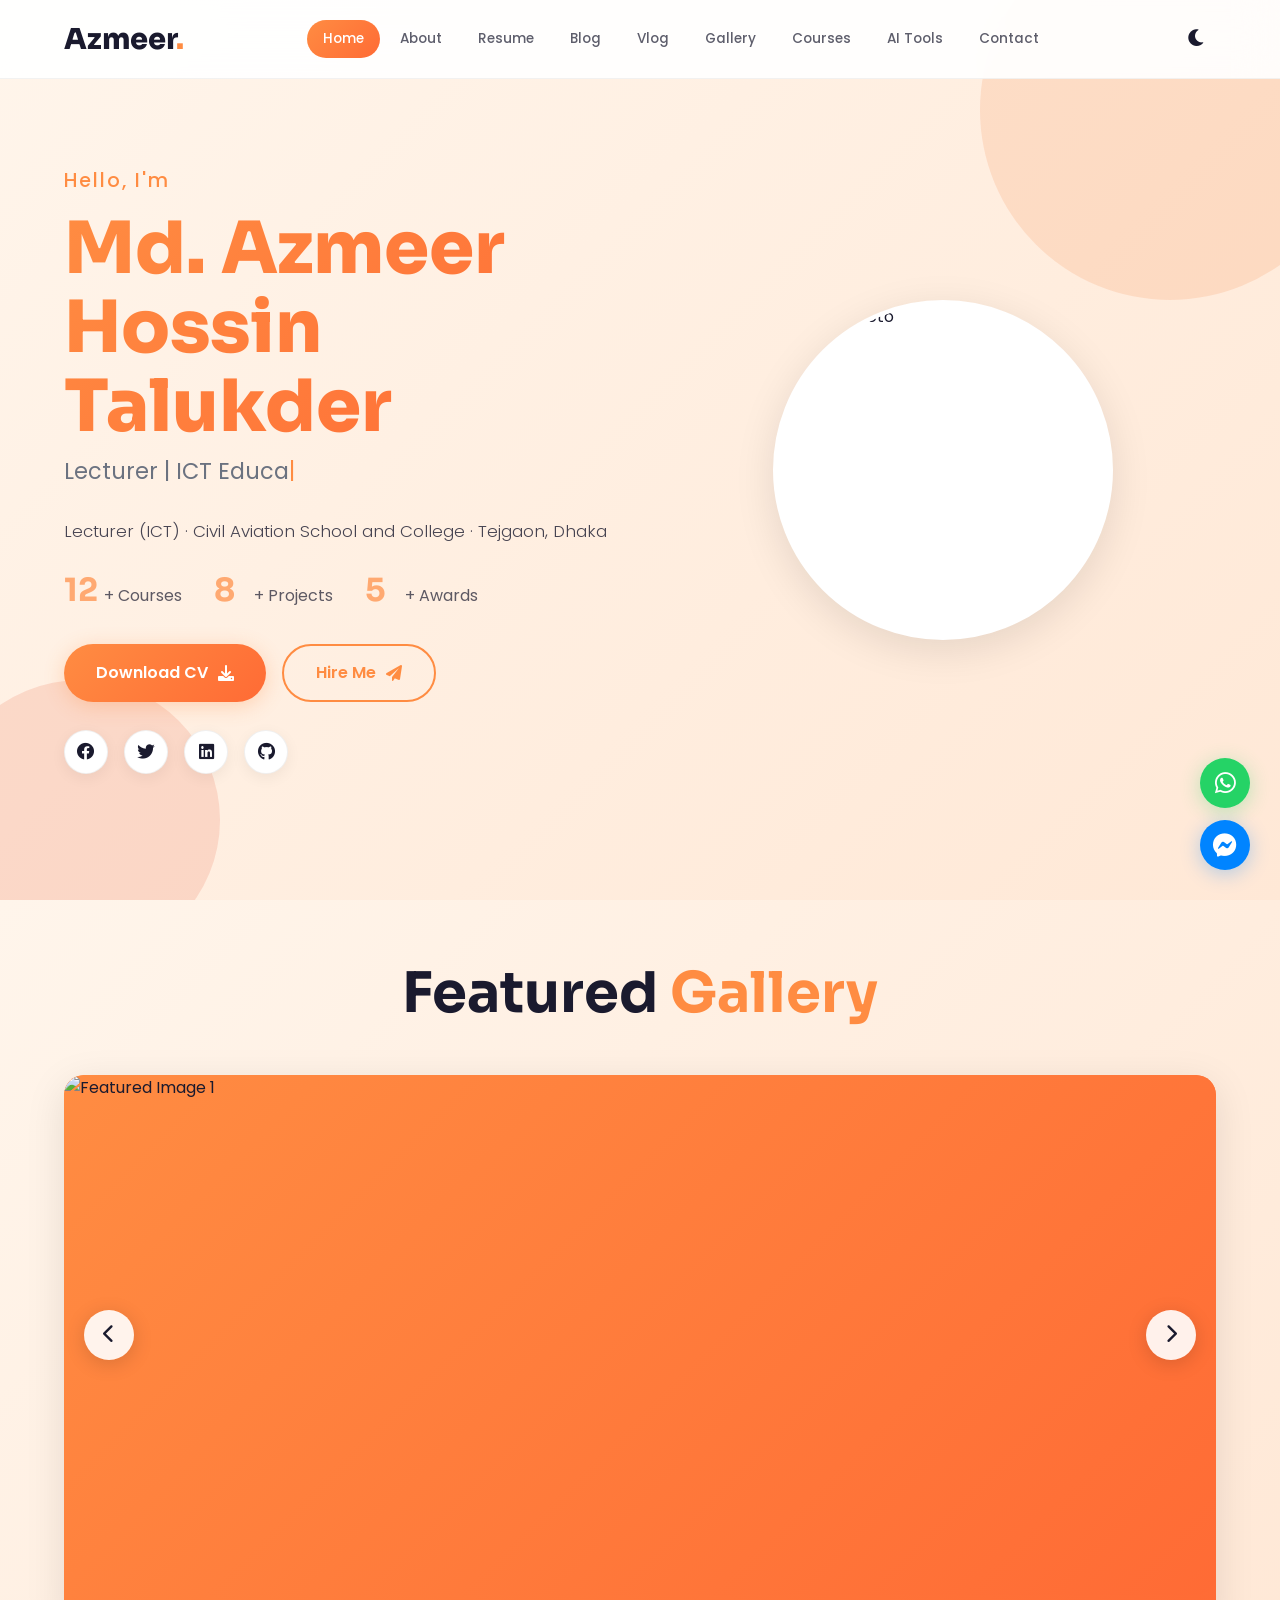
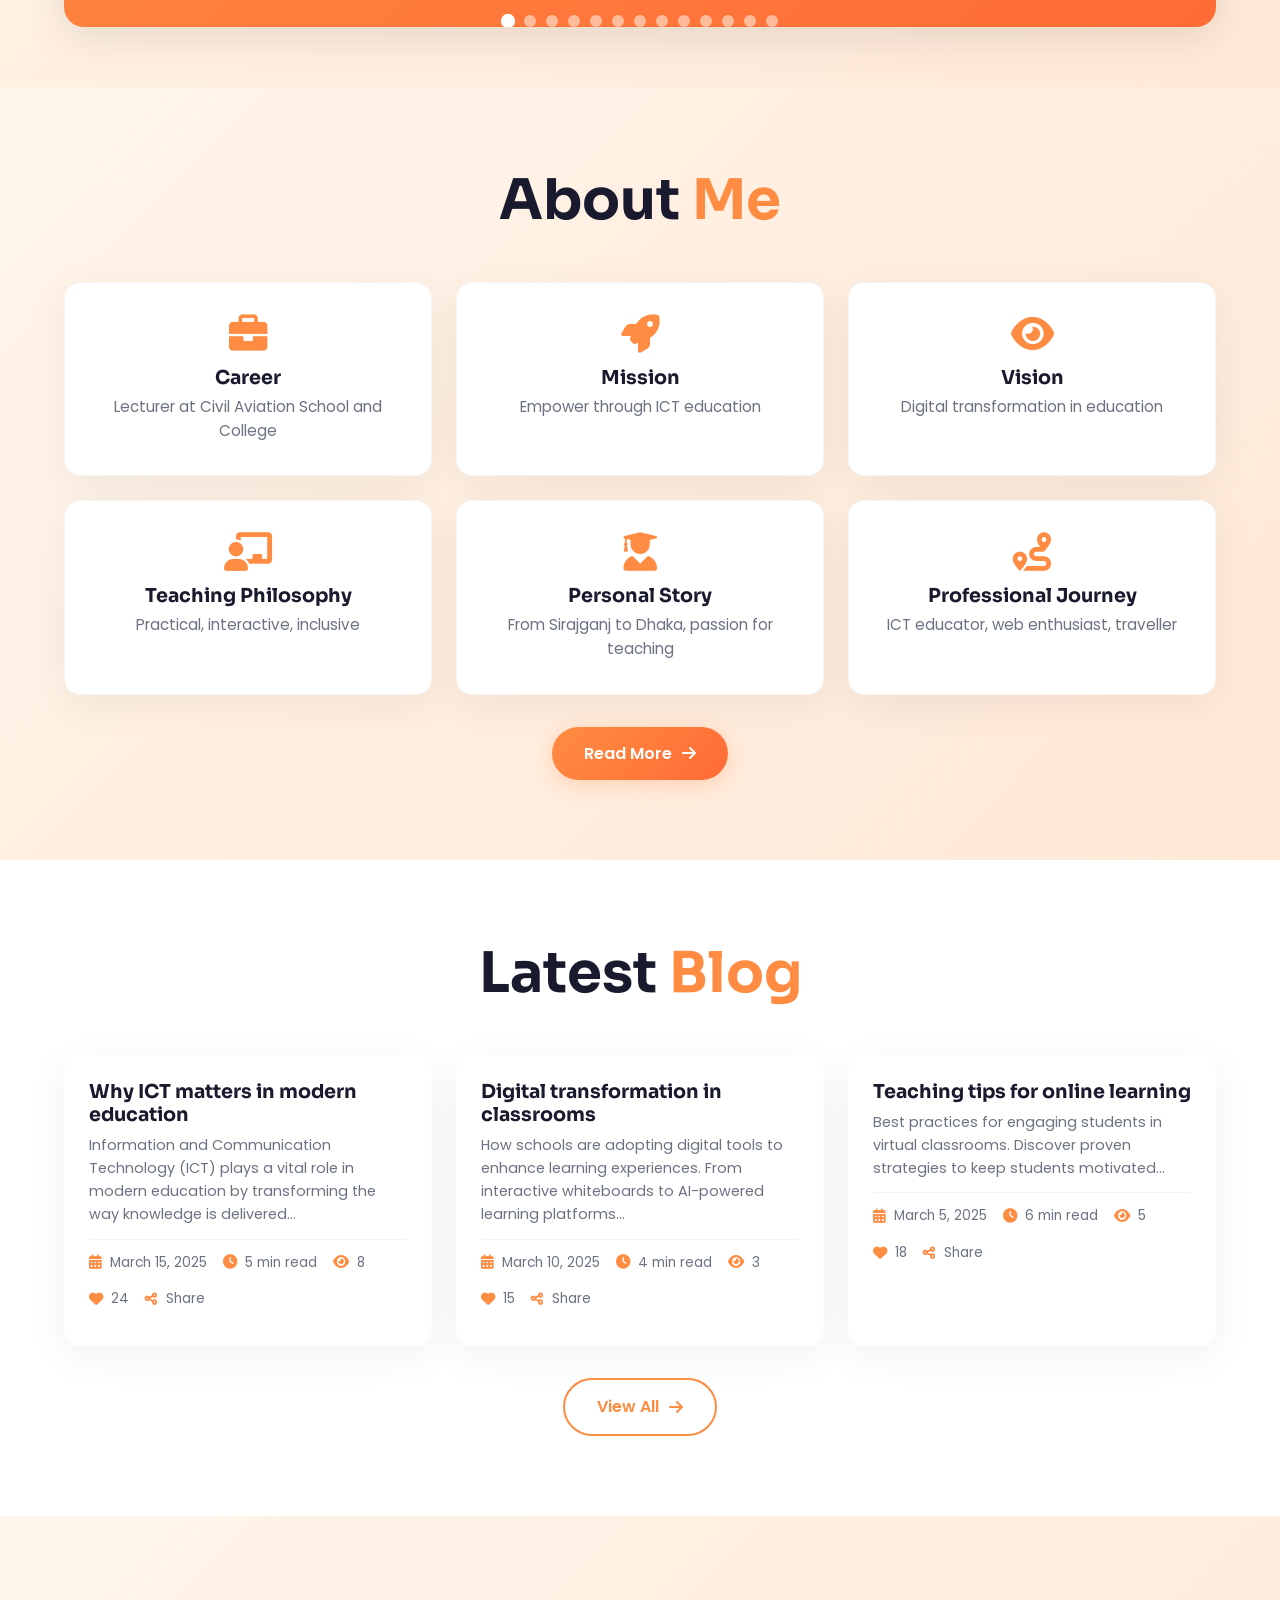
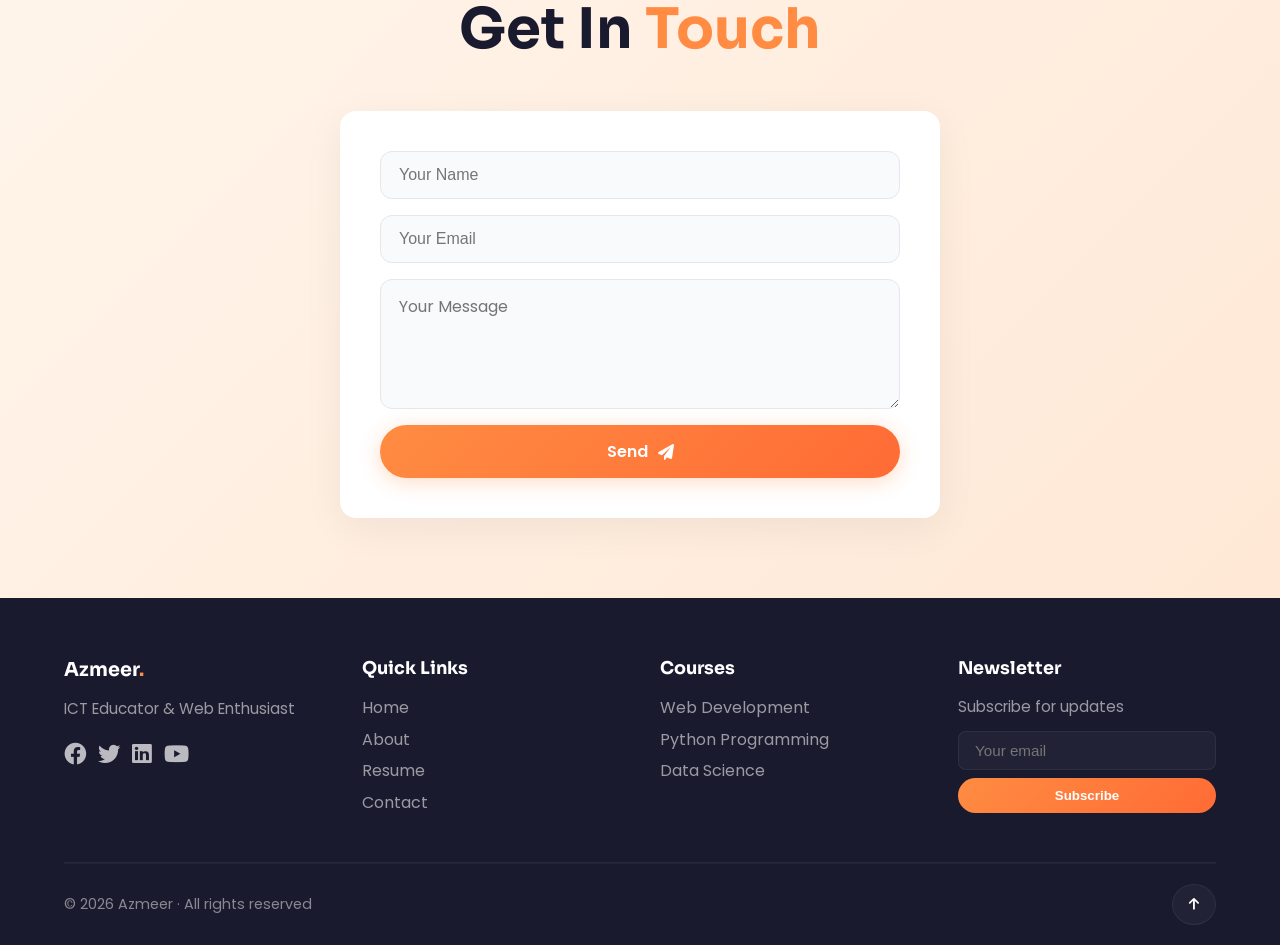
==== index.html @ 54dfd4d6 "Add files via upload" ====
<!DOCTYPE html>
<html lang="en">
<head>
  <meta charset="UTF-8" />
  <meta name="viewport" content="width=device-width, initial-scale=1.0" />
  <title>Azmeer · Home</title>
  <meta name="description" content="Md. Azmeer Hossin Talukder - Lecturer, ICT Educator, Web Enthusiast & Traveller" />
  <meta name="theme-color" content="#FFF5EB" />
  
  <link rel="preconnect" href="https://fonts.googleapis.com" />
  <link rel="preconnect" href="https://fonts.gstatic.com" crossorigin />
  <link href="https://fonts.googleapis.com/css2?family=Poppins:wght@300;400;500;600;700;800;900&family=Sora:wght@300;400;600;700&display=swap" rel="stylesheet" />
  <link rel="stylesheet" href="https://cdnjs.cloudflare.com/ajax/libs/font-awesome/6.0.0-beta3/css/all.min.css" />
  
  <link rel="stylesheet" href="css/style.css" />
  <link rel="stylesheet" href="css/responsive.css" />
  <link rel="stylesheet" href="css/animation.css" />
  
  <script src="https://cdnjs.cloudflare.com/ajax/libs/gsap/3.12.5/gsap.min.js" defer></script>
  <script src="https://cdnjs.cloudflare.com/ajax/libs/gsap/3.12.5/ScrollTrigger.min.js" defer></script>
  <script src="https://cdn.jsdelivr.net/npm/lenis@1.0.30/dist/lenis.min.js" defer></script>
  
  <style>
    /* ===== SLIDER FIX - COVER (No empty space) ===== */
    .image-slider {
      position: relative;
      overflow: hidden;
      border-radius: 20px;
      box-shadow: 0 10px 40px rgba(0, 0, 0, 0.1);
      background: var(--gradient-primary);
    }

    .slider-container {
      position: relative;
      overflow: hidden;
      border-radius: 20px;
    }

    .slider-track {
      display: flex;
      transition: transform 0.6s cubic-bezier(0.25, 0.46, 0.45, 0.94);
    }

    .slide {
      min-width: 100%;
      height: 520px;
      background: var(--gradient-primary);
      display: flex;
      align-items: center;
      justify-content: center;
      overflow: hidden;
      aspect-ratio: 16 / 9;
    }

    .slide img {
      width: 100%;
      height: 100%;
      object-fit: cover;
      display: block;
    }

    .slider-btn {
      position: absolute;
      top: 50%;
      transform: translateY(-50%);
      background: rgba(255, 255, 255, 0.9);
      color: #1a1a2e;
      border: none;
      width: 50px;
      height: 50px;
      border-radius: 50%;
      cursor: pointer;
      font-size: 1.2rem;
      transition: all 0.3s ease;
      z-index: 10;
      box-shadow: 0 4px 20px rgba(0, 0, 0, 0.15);
    }

    .slider-btn:hover {
      background: #ffffff;
      transform: translateY(-50%) scale(1.05);
      box-shadow: 0 8px 30px rgba(0, 0, 0, 0.2);
    }

    .slider-btn.prev {
      left: 20px;
    }

    .slider-btn.next {
      right: 20px;
    }

    .slider-dots {
      display: flex;
      justify-content: center;
      gap: 10px;
      margin-top: 20px;
    }

    .slider-dots .dot {
      width: 12px;
      height: 12px;
      border-radius: 50%;
      background: rgba(255, 255, 255, 0.5);
      cursor: pointer;
      transition: all 0.3s ease;
    }

    .slider-dots .dot.active {
      background: #ffffff;
      transform: scale(1.2);
    }

    .slider-dots .dot:hover {
      background: #ffffff;
    }

    /* ===== HERO SECTION ===== */
    .hero-section {
      min-height: 100vh;
      display: flex;
      align-items: center;
      padding: 120px 0 80px;
      position: relative;
      overflow: hidden;
      background: var(--gradient-light);
    }

    .hero-container {
      display: grid;
      grid-template-columns: 1fr 1fr;
      gap: 60px;
      align-items: center;
      position: relative;
      z-index: 2;
    }

    .hero-greeting {
      font-size: 1.2rem;
      color: var(--orange-1);
      letter-spacing: 2px;
      font-weight: 500;
    }

    .hero-name {
      font-size: clamp(2.5rem, 7vw, 4.5rem);
      font-weight: 800;
      line-height: 1.1;
      margin: 12px 0 8px;
      background: var(--gradient-primary);
      -webkit-background-clip: text;
      -webkit-text-fill-color: transparent;
      background-clip: text;
      font-family: var(--font-secondary);
    }

    .hero-typed {
      font-size: 1.4rem;
      font-weight: 400;
      color: var(--gray);
      min-height: 3rem;
    }

    .hero-typed::after {
      content: '|';
      animation: blink 1s step-end infinite;
      color: var(--orange-1);
    }

    @keyframes blink {
      0%, 100% { opacity: 1; }
      50% { opacity: 0; }
    }

    .hero-bio {
      margin: 16px 0 8px;
      font-weight: 300;
      opacity: 0.8;
      font-size: 1.05rem;
    }

    .hero-stats {
      display: flex;
      gap: 32px;
      margin: 20px 0 28px;
    }

    .hero-stats div {
      font-size: 1rem;
      opacity: 0.7;
    }

    .hero-stats .count {
      font-size: 2rem;
      font-weight: 700;
      color: var(--orange-1);
      display: inline-block;
      min-width: 40px;
      font-family: var(--font-secondary);
    }

    .hero-actions {
      display: flex;
      gap: 16px;
      flex-wrap: wrap;
    }

    .btn {
      padding: 14px 32px;
      border-radius: 60px;
      border: none;
      font-weight: 600;
      font-size: 1rem;
      cursor: pointer;
      transition: all 0.3s ease;
      display: inline-flex;
      align-items: center;
      justify-content: center;
      gap: 10px;
      font-family: var(--font-primary);
    }

    .btn.primary {
      background: var(--gradient-primary);
      color: #ffffff;
      box-shadow: 0 4px 20px rgba(255, 140, 66, 0.3);
    }

    .btn.primary:hover {
      transform: translateY(-3px);
      box-shadow: 0 8px 30px rgba(255, 140, 66, 0.4);
    }

    .btn.secondary {
      background: transparent;
      border: 2px solid var(--orange-1);
      color: var(--orange-1);
    }

    .btn.secondary:hover {
      background: var(--orange-1);
      color: #ffffff;
      transform: translateY(-3px);
    }

    .hero-socials {
      display: flex;
      gap: 16px;
      margin-top: 28px;
    }

    .hero-socials a {
      width: 44px;
      height: 44px;
      border-radius: 50%;
      display: flex;
      align-items: center;
      justify-content: center;
      background: #ffffff;
      border: 1px solid rgba(0, 0, 0, 0.06);
      transition: all 0.3s ease;
      font-size: 1.1rem;
      color: #1a1a2e;
      box-shadow: 0 4px 15px rgba(0, 0, 0, 0.06);
    }

    .hero-socials a:hover {
      background: var(--gradient-primary);
      color: #ffffff;
      transform: translateY(-4px);
      box-shadow: 0 8px 30px rgba(255, 140, 66, 0.2);
    }

    .profile-frame {
      width: 340px;
      height: 340px;
      border-radius: 50%;
      overflow: hidden;
      box-shadow: 0 10px 40px rgba(0, 0, 0, 0.1);
      border: 4px solid #ffffff;
      background: #ffffff;
      margin: 0 auto;
    }

    .profile-frame img {
      width: 100%;
      height: 100%;
      object-fit: cover;
      border-radius: 50%;
    }

    /* ===== FLOATING SHAPES - DEEP ORANGE ===== */
    .float-shape {
      position: absolute;
      border-radius: 50%;
      opacity: 0.12;
      z-index: 0;
      pointer-events: none;
    }

    /* Shape 1 - Top Right */
    .shape1 {
      width: 380px;
      height: 380px;
      background: #E85D04;
      top: -80px;
      right: -80px;
      animation: floatShape1 20s ease-in-out infinite;
    }

    /* Shape 2 - Bottom Right */
    .shape2 {
      width: 280px;
      height: 280px;
      background: #DC2F02;
      bottom: -60px;
      right: -60px;
      animation: floatShape2 20s ease-in-out infinite;
    }

    @keyframes floatShape1 {
      0%, 100% { transform: translate(0, 0) scale(1); }
      50% { transform: translate(-30px, 30px) scale(1.1); }
    }

    @keyframes floatShape2 {
      0%, 100% { transform: translate(0, 0) scale(1); }
      50% { transform: translate(-40px, -40px) scale(1.15); }
    }

    .section {
      padding: 80px 0;
    }

    .section-title {
      font-size: clamp(2.2rem, 5vw, 3.5rem);
      font-weight: 700;
      margin-bottom: 48px;
      font-family: var(--font-secondary);
      text-align: center;
    }

    .section-title span {
      color: var(--orange-1);
    }

    /* ===== BLOG CARDS ===== */
    .blog-grid {
      display: grid;
      grid-template-columns: repeat(3, 1fr);
      gap: 24px;
    }

    .blog-card {
      background: #ffffff;
      padding: 24px;
      border-radius: 16px;
      box-shadow: 0 10px 40px rgba(0, 0, 0, 0.06);
      transition: all 0.4s cubic-bezier(0.25, 0.46, 0.45, 0.94);
      cursor: pointer;
      border: 1px solid transparent;
    }

    .blog-card:hover {
      transform: translateY(-6px);
      box-shadow: 0 20px 60px rgba(255, 140, 66, 0.12);
      border-color: rgba(255, 140, 66, 0.15);
    }

    .blog-card h4 {
      font-size: 1.2rem;
      font-family: 'Sora', sans-serif;
      margin-bottom: 8px;
      color: #1a1a2e;
    }

    .blog-card h4:hover {
      color: #FF8C42;
    }

    .blog-card .blog-meta {
      display: flex;
      flex-wrap: wrap;
      gap: 16px;
      font-size: 0.85rem;
      color: #6B7280;
      margin-top: 12px;
      padding-top: 12px;
      border-top: 1px solid #f3f4f6;
    }

    .blog-card .blog-meta span {
      display: flex;
      align-items: center;
      gap: 4px;
    }

    .blog-card .blog-meta i {
      color: #FF8C42;
      font-size: 0.9rem;
    }

    .blog-card .blog-meta .like-btn {
      background: none;
      border: none;
      color: #6B7280;
      cursor: pointer;
      font-size: 0.85rem;
      display: flex;
      align-items: center;
      gap: 4px;
      transition: all 0.3s ease;
      padding: 0;
      font-family: 'Poppins', sans-serif;
    }

    .blog-card .blog-meta .like-btn:hover {
      color: #FF4D4D;
    }

    .blog-card .blog-meta .like-btn.liked {
      color: #FF4D4D;
    }

    .blog-card .blog-meta .like-btn.liked i {
      color: #FF4D4D;
    }

    .blog-card .blog-meta .share-btn {
      background: none;
      border: none;
      color: #6B7280;
      cursor: pointer;
      font-size: 0.85rem;
      display: flex;
      align-items: center;
      gap: 4px;
      transition: all 0.3s ease;
      padding: 0;
      font-family: 'Poppins', sans-serif;
    }

    .blog-card .blog-meta .share-btn:hover {
      color: #1877F2;
    }

    /* ===== RESPONSIVE ===== */
    @media (max-width: 992px) {
      .hero-container {
        grid-template-columns: 1fr;
        text-align: center;
        gap: 40px;
      }
      
      .hero-image {
        order: 0;
      }
      
      .hero-content {
        order: 1;
      }
      
      .profile-frame {
        width: 240px;
        height: 240px;
      }
      
      .hero-stats {
        justify-content: center;
      }
      
      .hero-actions {
        justify-content: center;
      }
      
      .hero-socials {
        justify-content: center;
      }

      .blog-grid {
        grid-template-columns: repeat(2, 1fr);
        gap: 20px;
      }

      .shape1 {
        width: 250px;
        height: 250px;
        top: -50px;
        right: -50px;
      }

      .shape2 {
        width: 200px;
        height: 200px;
        bottom: -40px;
        right: -40px;
      }
    }

    @media (max-width: 768px) {
      .slide {
        height: 350px;
      }
      
      .slider-btn {
        width: 40px;
        height: 40px;
        font-size: 1rem;
      }
      
      .slider-btn.prev {
        left: 10px;
      }
      
      .slider-btn.next {
        right: 10px;
      }
      
      .profile-frame {
        width: 200px;
        height: 200px;
      }

      .blog-grid {
        grid-template-columns: 1fr;
        gap: 16px;
      }

      .shape1 {
        width: 180px;
        height: 180px;
        top: -30px;
        right: -30px;
      }

      .shape2 {
        width: 150px;
        height: 150px;
        bottom: -30px;
        right: -30px;
      }
    }

    @media (max-width: 480px) {
      .slide {
        height: 260px;
      }
      
      .slider-btn {
        width: 32px;
        height: 32px;
        font-size: 0.8rem;
      }
      
      .profile-frame {
        width: 160px;
        height: 160px;
      }
      
      .hero-name {
        font-size: 2rem;
      }

      .shape1 {
        display: none;
      }

      .shape2 {
        display: none;
      }
    }
  </style>
</head>
<body>
  
  <!-- Loading Screen -->
  <div id="loader"><div class="loader-spinner"></div></div>

  <!-- Navigation -->
  <header class="navbar" id="navbar">
    <div class="container nav-container">
      <a href="index.html" class="logo">Azmeer<span>.</span></a>
      <nav class="nav-links" id="navLinks">
       <a href="index.html" class="active">Home</a>
        <a href="about.html">About</a>
        <a href="resume.html">Resume</a>
        <a href="blog.html">Blog</a>
        <a href="vlog.html">Vlog</a>
        <a href="gallery.html">Gallery</a>
        <a href="courses.html">Courses</a>
        <a href="aitools.html">AI Tools</a>
        <a href="contact.html">Contact</a>
      </nav>
      <div class="nav-actions">
        <button class="theme-toggle" id="themeToggle"><i class="fas fa-moon"></i></button>
        <button class="hamburger" id="hamburger"><i class="fas fa-bars"></i></button>
      </div>
    </div>
  </header>

  <div class="scroll-progress"><div class="progress-fill" id="progressFill"></div></div>

  <main>
    <!-- Hero Section -->
    <section id="home" class="hero-section">
      <div class="container hero-container">
        <div class="hero-content">
          <span class="hero-greeting">Hello, I'm</span>
          <h1 class="hero-name">Md. Azmeer Hossin Talukder</h1>
          <div class="hero-typed"><span id="typed-text"></span></div>
          <p class="hero-bio">Lecturer (ICT) · Civil Aviation School and College · Tejgaon, Dhaka</p>
          <div class="hero-stats">
            <div><span class="count" data-target="12">0</span>+ Courses</div>
            <div><span class="count" data-target="8">0</span>+ Projects</div>
            <div><span class="count" data-target="5">0</span>+ Awards</div>
          </div>
          <div class="hero-actions">
            <a href="#" class="btn primary">Download CV <i class="fas fa-download"></i></a>
            <a href="contact.html" class="btn secondary">Hire Me <i class="fas fa-paper-plane"></i></a>
          </div>
          <div class="hero-socials">
            <a href="https://www.facebook.com/hossin3" target="_blank"><i class="fab fa-facebook"></i></a>
            <a href="#"><i class="fab fa-twitter"></i></a>
            <a href="#"><i class="fab fa-linkedin"></i></a>
            <a href="#"><i class="fab fa-github"></i></a>
          </div>
        </div>
        <div class="hero-image">
          <div class="profile-frame">
            <img src="assets/images/profile.jpg" alt="Profile Photo" />
          </div>
        </div>
      </div>
      <!-- Floating Shapes -->
      <div class="float-shape shape1"></div>
      <div class="float-shape shape2"></div>
    </section>

    <!-- Image Slider Section -->
    <section class="section" style="padding:60px 0; background: var(--gradient-light);">
      <div class="container">
        <h2 class="section-title">Featured <span>Gallery</span></h2>
        <div class="image-slider">
          <div class="slider-container">
            <div class="slider-track">
              <div class="slide">
                <img src="assets/images/2.jpg" alt="Featured Image 1" />
              </div>
              <div class="slide">
                <img src="assets/images/31.jpeg" alt="Featured Image 2" />
              </div>
              <div class="slide">
                <img src="assets/images/120.jpeg" alt="Featured Image 3" />
              </div>
              <div class="slide">
                <img src="assets/images/4.jpg" alt="Featured Image 4" />
              </div>
              <div class="slide">
                <img src="assets/images/5.jpg" alt="Featured Image 5" />
              </div>
               <div class="slide">
                <img src="assets/images/109.jpg" alt="Featured Image 5" />
              </div>
               <div class="slide">
                <img src="assets/images/107.jpg" alt="Featured Image 5" />
              </div>
               <div class="slide">
                <img src="assets/images/87.jpg" alt="Featured Image 5" />
              </div>
               <div class="slide">
                <img src="assets/images/78.jpeg" alt="Featured Image 5" />
              </div>
               <div class="slide">
                <img src="assets/images/89.jpeg" alt="Featured Image 5" />
              </div>
               <div class="slide">
                <img src="assets/images/52.jpg" alt="Featured Image 5" />
              </div>
               <div class="slide">
                <img src="assets/images/26.jpeg" alt="Featured Image 5" />
              </div>
               <div class="slide">
                <img src="assets/images/114.jpg" alt="Featured Image 5" />
              </div>
            </div>
            <button class="slider-btn prev"><i class="fas fa-chevron-left"></i></button>
            <button class="slider-btn next"><i class="fas fa-chevron-right"></i></button>
          </div>
          <div class="slider-dots"></div>
        </div>
      </div>
    </section>

    <!-- About Preview -->
    <section class="section" style="background: var(--gradient-light);">
      <div class="container">
        <h2 class="section-title">About <span>Me</span></h2>
        <div class="about-grid" style="display:grid;grid-template-columns:repeat(3,1fr);gap:24px;">
          <div class="about-card" style="background:#ffffff;padding:32px 24px;text-align:center;border-radius:16px;box-shadow:0 10px 40px rgba(0,0,0,0.06);">
            <i class="fas fa-briefcase" style="font-size:2.4rem;color:#FF8C42;margin-bottom:12px;display:block;"></i>
            <h4 style="font-size:1.2rem;margin-bottom:6px;font-family:'Sora',sans-serif;">Career</h4>
            <p style="color:#6B7280;font-size:0.95rem;">Lecturer at Civil Aviation School and College</p>
          </div>
          <div class="about-card" style="background:#ffffff;padding:32px 24px;text-align:center;border-radius:16px;box-shadow:0 10px 40px rgba(0,0,0,0.06);">
            <i class="fas fa-rocket" style="font-size:2.4rem;color:#FF8C42;margin-bottom:12px;display:block;"></i>
            <h4 style="font-size:1.2rem;margin-bottom:6px;font-family:'Sora',sans-serif;">Mission</h4>
            <p style="color:#6B7280;font-size:0.95rem;">Empower through ICT education</p>
          </div>
          <div class="about-card" style="background:#ffffff;padding:32px 24px;text-align:center;border-radius:16px;box-shadow:0 10px 40px rgba(0,0,0,0.06);">
            <i class="fas fa-eye" style="font-size:2.4rem;color:#FF8C42;margin-bottom:12px;display:block;"></i>
            <h4 style="font-size:1.2rem;margin-bottom:6px;font-family:'Sora',sans-serif;">Vision</h4>
            <p style="color:#6B7280;font-size:0.95rem;">Digital transformation in education</p>
          </div>
          <div class="about-card" style="background:#ffffff;padding:32px 24px;text-align:center;border-radius:16px;box-shadow:0 10px 40px rgba(0,0,0,0.06);">
            <i class="fas fa-chalkboard-teacher" style="font-size:2.4rem;color:#FF8C42;margin-bottom:12px;display:block;"></i>
            <h4 style="font-size:1.2rem;margin-bottom:6px;font-family:'Sora',sans-serif;">Teaching Philosophy</h4>
            <p style="color:#6B7280;font-size:0.95rem;">Practical, interactive, inclusive</p>
          </div>
          <div class="about-card" style="background:#ffffff;padding:32px 24px;text-align:center;border-radius:16px;box-shadow:0 10px 40px rgba(0,0,0,0.06);">
            <i class="fas fa-user-graduate" style="font-size:2.4rem;color:#FF8C42;margin-bottom:12px;display:block;"></i>
            <h4 style="font-size:1.2rem;margin-bottom:6px;font-family:'Sora',sans-serif;">Personal Story</h4>
            <p style="color:#6B7280;font-size:0.95rem;">From Sirajganj to Dhaka, passion for teaching</p>
          </div>
          <div class="about-card" style="background:#ffffff;padding:32px 24px;text-align:center;border-radius:16px;box-shadow:0 10px 40px rgba(0,0,0,0.06);">
            <i class="fas fa-route" style="font-size:2.4rem;color:#FF8C42;margin-bottom:12px;display:block;"></i>
            <h4 style="font-size:1.2rem;margin-bottom:6px;font-family:'Sora',sans-serif;">Professional Journey</h4>
            <p style="color:#6B7280;font-size:0.95rem;">ICT educator, web enthusiast, traveller</p>
          </div>
        </div>
        <div style="text-align:center;margin-top:32px;">
          <a href="about.html" class="btn primary">Read More <i class="fas fa-arrow-right"></i></a>
        </div>
      </div>
    </section>

    <!-- Blog Section -->
    <section class="section">
      <div class="container">
        <h2 class="section-title">Latest <span>Blog</span></h2>
        <div class="blog-grid" id="blogGrid">
          <!-- Blog cards will be populated by JavaScript -->
        </div>
        <div style="text-align:center;margin-top:32px;">
          <a href="blog.html" class="btn secondary">View All <i class="fas fa-arrow-right"></i></a>
        </div>
      </div>
    </section>

    <!-- Contact Preview -->
    <section class="section" style="background: var(--gradient-light);">
      <div class="container">
        <h2 class="section-title">Get In <span>Touch</span></h2>
        <div style="max-width:600px;margin:0 auto;">
          <div style="background:#ffffff;padding:40px;border-radius:16px;box-shadow:0 10px 40px rgba(0,0,0,0.06);">
            <form style="display:flex;flex-direction:column;gap:16px;">
              <input type="text" placeholder="Your Name" style="padding:14px 18px;border-radius:12px;border:1px solid #e5e7eb;font-size:1rem;background:#f9fafb;" />
              <input type="email" placeholder="Your Email" style="padding:14px 18px;border-radius:12px;border:1px solid #e5e7eb;font-size:1rem;background:#f9fafb;" />
              <textarea placeholder="Your Message" rows="4" style="padding:14px 18px;border-radius:12px;border:1px solid #e5e7eb;font-size:1rem;background:#f9fafb;font-family:inherit;"></textarea>
              <button class="btn primary" style="width:100%;">Send <i class="fas fa-paper-plane"></i></button>
            </form>
          </div>
        </div>
      </div>
    </section>
  </main>

  <!-- Footer -->
  <footer class="mega-footer" style="background:#1a1a2e;color:rgba(255,255,255,0.8);padding:60px 0 0;">
    <div class="container">
      <div style="display:grid;grid-template-columns:repeat(4,1fr);gap:40px;padding-bottom:40px;border-bottom:1px solid rgba(255,255,255,0.06);">
        <div>
          <h4 style="font-size:1.2rem;margin-bottom:16px;color:#ffffff;font-family:'Sora',sans-serif;">Azmeer<span style="color:#FF8C42;">.</span></h4>
          <p style="opacity:0.7;font-size:0.95rem;">ICT Educator &amp; Web Enthusiast</p>
          <div style="display:flex;gap:12px;margin-top:16px;">
            <a href="https://www.facebook.com/hossin3" target="_blank" style="color:rgba(255,255,255,0.7);font-size:1.4rem;transition:all 0.3s;"><i class="fab fa-facebook"></i></a>
            <a href="#" style="color:rgba(255,255,255,0.7);font-size:1.4rem;transition:all 0.3s;"><i class="fab fa-twitter"></i></a>
            <a href="#" style="color:rgba(255,255,255,0.7);font-size:1.4rem;transition:all 0.3s;"><i class="fab fa-linkedin"></i></a>
            <a href="#" style="color:rgba(255,255,255,0.7);font-size:1.4rem;transition:all 0.3s;"><i class="fab fa-youtube"></i></a>
          </div>
        </div>
        <div>
          <h4 style="font-size:1.1rem;margin-bottom:16px;color:#ffffff;font-family:'Sora',sans-serif;">Quick Links</h4>
          <a href="index.html" style="display:block;margin:6px 0;opacity:0.7;transition:all 0.3s;">Home</a>
          <a href="about.html" style="display:block;margin:6px 0;opacity:0.7;transition:all 0.3s;">About</a>
          <a href="resume.html" style="display:block;margin:6px 0;opacity:0.7;transition:all 0.3s;">Resume</a>
          <a href="contact.html" style="display:block;margin:6px 0;opacity:0.7;transition:all 0.3s;">Contact</a>
        </div>
        <div>
          <h4 style="font-size:1.1rem;margin-bottom:16px;color:#ffffff;font-family:'Sora',sans-serif;">Courses</h4>
          <a href="courses.html" style="display:block;margin:6px 0;opacity:0.7;transition:all 0.3s;">Web Development</a>
          <a href="courses.html" style="display:block;margin:6px 0;opacity:0.7;transition:all 0.3s;">Python Programming</a>
          <a href="courses.html" style="display:block;margin:6px 0;opacity:0.7;transition:all 0.3s;">Data Science</a>
        </div>
        <div>
          <h4 style="font-size:1.1rem;margin-bottom:16px;color:#ffffff;font-family:'Sora',sans-serif;">Newsletter</h4>
          <p style="opacity:0.7;margin-bottom:12px;font-size:0.95rem;">Subscribe for updates</p>
          <input type="email" placeholder="Your email" style="padding:10px 16px;border-radius:8px;border:1px solid rgba(255,255,255,0.06);background:rgba(255,255,255,0.04);color:#ffffff;width:100%;margin-bottom:8px;font-size:0.95rem;" />
          <button style="padding:10px 24px;border-radius:40px;border:none;background:linear-gradient(135deg,#FF8C42,#FF6B35);color:#ffffff;font-weight:600;cursor:pointer;transition:all 0.3s;width:100%;">Subscribe</button>
        </div>
      </div>
      <div style="border-top:1px solid rgba(255,255,255,0.04);padding:20px 0;display:flex;justify-content:space-between;align-items:center;flex-wrap:wrap;gap:12px;">
        <p style="opacity:0.6;font-size:0.9rem;">&copy; 2026 Azmeer · All rights reserved</p>
        <button id="backToTop" style="background:rgba(255,255,255,0.04);border:1px solid rgba(255,255,255,0.06);color:#ffffff;padding:12px 16px;border-radius:50%;cursor:pointer;transition:all 0.3s;"><i class="fas fa-arrow-up"></i></button>
      </div>
    </div>
  </footer>

  <!-- Floating Contact Buttons -->
  <div style="position:fixed;bottom:30px;right:30px;display:flex;flex-direction:column;gap:12px;z-index:100;">
    <a href="https://wa.me/8801686040637" target="_blank" style="background:#25D366;color:#ffffff;width:50px;height:50px;border-radius:50%;display:flex;align-items:center;justify-content:center;font-size:1.5rem;box-shadow:0 4px 20px rgba(37,211,102,0.3);transition:all 0.3s;">
      <i class="fab fa-whatsapp"></i>
    </a>
    <a href="https://www.facebook.com/hossin3" target="_blank" style="background:#0084FF;color:#ffffff;width:50px;height:50px;border-radius:50%;display:flex;align-items:center;justify-content:center;font-size:1.5rem;box-shadow:0 4px 20px rgba(0,132,255,0.3);transition:all 0.3s;">
      <i class="fab fa-facebook-messenger"></i>
    </a>
  </div>

  <script src="js/script.js" defer></script>
  <script src="js/animation.js" defer></script>

  <!-- Main Script -->
  <script>
    document.addEventListener('DOMContentLoaded', function() {
      
      // =========================================
      // 1. SLIDER
      // =========================================
      const track = document.querySelector('.slider-track');
      const slides = document.querySelectorAll('.slide');
      const prevBtn = document.querySelector('.slider-btn.prev');
      const nextBtn = document.querySelector('.slider-btn.next');
      const dotsContainer = document.querySelector('.slider-dots');
      
      if (track && slides.length > 0) {
        let currentIndex = 0;
        const totalSlides = slides.length;
        
        dotsContainer.innerHTML = '';
        for (let i = 0; i < totalSlides; i++) {
          const dot = document.createElement('span');
          dot.classList.add('dot');
          if (i === 0) dot.classList.add('active');
          dot.addEventListener('click', function() { goToSlide(i); });
          dotsContainer.appendChild(dot);
        }
        
        const dots = document.querySelectorAll('.dot');
        
        function goToSlide(index) {
          if (index < 0) index = totalSlides - 1;
          if (index >= totalSlides) index = 0;
          currentIndex = index;
          track.style.transform = 'translateX(-' + (currentIndex * 100) + '%)';
          dots.forEach(function(dot, i) {
            dot.classList.toggle('active', i === currentIndex);
          });
        }
        
        if (prevBtn) prevBtn.addEventListener('click', function() { goToSlide(currentIndex - 1); });
        if (nextBtn) nextBtn.addEventListener('click', function() { goToSlide(currentIndex + 1); });
        
        let autoSlide = setInterval(function() { goToSlide(currentIndex + 1); }, 4000);
        
        const sliderContainer = document.querySelector('.slider-container');
        if (sliderContainer) {
          sliderContainer.addEventListener('mouseenter', function() { clearInterval(autoSlide); });
          sliderContainer.addEventListener('mouseleave', function() {
            autoSlide = setInterval(function() { goToSlide(currentIndex + 1); }, 4000);
          });
        }
      }
      
      // =========================================
      // 2. ANIMATED COUNTERS
      // =========================================
      const counters = document.querySelectorAll('.count');
      
      function animateCounter(counter) {
        const target = parseInt(counter.getAttribute('data-target'));
        let current = 0;
        const increment = Math.ceil(target / 60);
        const timer = setInterval(function() {
          current += increment;
          if (current >= target) {
            counter.textContent = target;
            clearInterval(timer);
          } else {
            counter.textContent = current;
          }
        }, 30);
      }
      
      const counterObserver = new IntersectionObserver(function(entries) {
        entries.forEach(function(entry) {
          if (entry.isIntersecting) {
            const counter = entry.target;
            if (!counter.classList.contains('counted')) {
              counter.classList.add('counted');
              animateCounter(counter);
            }
          }
        });
      }, { threshold: 0.5 });
      
      counters.forEach(function(counter) {
        counterObserver.observe(counter);
      });
  
      
      // =========================================
      // 4. BLOG SECTION
      // =========================================
      const blogGrid = document.getElementById('blogGrid');
      
      const blogData = [
        {
          id: 1,
          title: 'Why ICT matters in modern education',
          excerpt: 'Information and Communication Technology (ICT) plays a vital role in modern education by transforming the way knowledge is delivered...',
          date: 'March 15, 2025',
          readTime: '5 min read',
          likes: 24,
          views: 8,
          category: 'Education',
          link: 'blog.html#post1',
          image: 'assets/images/ict.webp'
        },
        {
          id: 2,
          title: 'Digital transformation in classrooms',
          excerpt: 'How schools are adopting digital tools to enhance learning experiences. From interactive whiteboards to AI-powered learning platforms...',
          date: 'March 10, 2025',
          readTime: '4 min read',
          likes: 15,
          views: 3,
          category: 'Technology',
          link: 'blog.html#post2',
          image: 'assets/images/transformation.webp'
        },
        {
          id: 3,
          title: 'Teaching tips for online learning',
          excerpt: 'Best practices for engaging students in virtual classrooms. Discover proven strategies to keep students motivated...',
          date: 'March 5, 2025',
          readTime: '6 min read',
          likes: 18,
          views: 5,
          category: 'Teaching',
          link: 'blog.html#post3',
          image: 'assets/images/teachingtips.avif'
        }
      ];
      
      function loadBlogPosts() {
        blogGrid.innerHTML = '';
        
        blogData.forEach(function(post) {
          const card = document.createElement('div');
          card.className = 'blog-card';
          
          let likeCount = post.likes;
          const storageKey = 'blog_like_' + post.id;
          if (localStorage.getItem(storageKey)) {
            likeCount = parseInt(localStorage.getItem(storageKey));
          }
          
          card.innerHTML = `
            <div onclick="window.location.href='${post.link}'" style="cursor:pointer;">
              <h4>${post.title}</h4>
              <p style="color:#6B7280;font-size:0.9rem;">${post.excerpt}</p>
            </div>
            <div class="blog-meta">
              <span><i class="fas fa-calendar-alt"></i> ${post.date}</span>
              <span><i class="fas fa-clock"></i> ${post.readTime}</span>
              <span><i class="fas fa-eye"></i> ${post.views}</span>
              <span>
                <button class="like-btn" data-id="${post.id}" data-likes="${likeCount}">
                  <i class="fas fa-heart"></i> <span class="like-count">${likeCount}</span>
                </button>
              </span>
              <span>
                <button class="share-btn" data-title="${post.title}" data-link="${post.link}">
                  <i class="fas fa-share-alt"></i> Share
                </button>
              </span>
            </div>
          `;
          
          blogGrid.appendChild(card);
        });
        
        document.querySelectorAll('.like-btn').forEach(function(btn) {
          btn.addEventListener('click', function(e) {
            e.stopPropagation();
            const id = this.getAttribute('data-id');
            const countSpan = this.querySelector('.like-count');
            let count = parseInt(countSpan.textContent);
            const storageKey = 'blog_like_' + id;
            
            if (this.classList.contains('liked')) {
              count--;
              this.classList.remove('liked');
            } else {
              count++;
              this.classList.add('liked');
            }
            
            countSpan.textContent = count;
            localStorage.setItem(storageKey, count);
          });
          
          const id = btn.getAttribute('data-id');
          const storageKey = 'blog_like_' + id;
          if (localStorage.getItem(storageKey)) {
            const savedCount = parseInt(localStorage.getItem(storageKey));
            const countSpan = btn.querySelector('.like-count');
            countSpan.textContent = savedCount;
          }
        });
        
        document.querySelectorAll('.share-btn').forEach(function(btn) {
          btn.addEventListener('click', function(e) {
            e.stopPropagation();
            const title = this.getAttribute('data-title');
            const link = this.getAttribute('data-link');
            const url = window.location.origin + '/' + link;
            
            const shareUrl = 'https://www.facebook.com/sharer/sharer.php?u=' + 
              encodeURIComponent(url) + 
              '&quote=' + encodeURIComponent('Check out this blog: ' + title);
            
            window.open(shareUrl, '_blank', 'width=600,height=500');
          });
        });
      }
      
      loadBlogPosts();
      
    });
  </script>
</body>
</html>
---- css/style.css ----
/* ============================================
   style.css - Main Stylesheet
   Color Scheme: Light Orange, White, Blue, Black
   ============================================ */

:root {
  --orange-1: #FF8C42;
  --orange-2: #FFB000;
  --orange-3: #FF6B35;
  --orange-light: #FFF5EB;
  --blue: #2D7DD2;
  --blue-dark: #1A5276;
  --blue-light: #6CB4EE;
  --white: #FFFFFF;
  --black: #1A1A2E;
  --gray: #6B7280;
  --light-gray: #F3F4F6;
  --gradient-primary: linear-gradient(135deg, #FF8C42, #FF6B35);
  --gradient-light: linear-gradient(135deg, #FFF5EB, #FFE8D6);
  --gradient-blue: linear-gradient(135deg, #2D7DD2, #1A5276);
  --shadow: 0 10px 40px rgba(0, 0, 0, 0.08);
  --shadow-hover: 0 20px 60px rgba(255, 140, 66, 0.15);
  --radius: 20px;
  --radius-sm: 12px;
  --transition: 0.4s cubic-bezier(0.25, 0.46, 0.45, 0.94);
  --font-primary: 'Poppins', sans-serif;
  --font-secondary: 'Sora', sans-serif;
}

* {
  margin: 0;
  padding: 0;
  box-sizing: border-box;
}

html {
  scroll-behavior: smooth;
}

body {
  font-family: var(--font-primary);
  background: var(--white);
  color: var(--black);
  overflow-x: hidden;
  line-height: 1.6;
}

/* Typography */
h1, h2, h3, h4, h5, h6 {
  font-family: var(--font-secondary);
  font-weight: 700;
  line-height: 1.2;
}

a {
  text-decoration: none;
  color: inherit;
  transition: var(--transition);
}

img {
  max-width: 100%;
  height: auto;
  display: block;
}

.container {
  max-width: 1280px;
  margin: 0 auto;
  padding: 0 24px;
  width: 100%;
}

/* Loading Screen */
#loader {
  position: fixed;
  inset: 0;
  z-index: 9999;
  background: var(--white);
  display: flex;
  align-items: center;
  justify-content: center;
  transition: opacity 0.8s ease, visibility 0.8s ease;
}

#loader.hide {
  opacity: 0;
  visibility: hidden;
  pointer-events: none;
}

.loader-content {
  text-align: center;
}

.loader-logo {
  font-size: 4rem;
  font-weight: 800;
  font-family: var(--font-secondary);
  background: var(--gradient-primary);
  -webkit-background-clip: text;
  -webkit-text-fill-color: transparent;
  background-clip: text;
  animation: pulseLogo 1.5s ease-in-out infinite;
  display: inline-block;
  line-height: 1;
}

@keyframes pulseLogo {
  0%, 100% {
    transform: scale(1);
    opacity: 1;
  }
  50% {
    transform: scale(1.1);
    opacity: 0.7;
  }
}

.loader-bar {
  width: 200px;
  height: 4px;
  background: var(--light-gray);
  border-radius: 4px;
  margin: 20px auto 0;
  overflow: hidden;
}

.loader-progress {
  height: 100%;
  width: 0%;
  background: var(--gradient-primary);
  border-radius: 4px;
  animation: loadProgress 1.8s ease forwards;
}

@keyframes loadProgress {
  0% { width: 0%; }
  100% { width: 100%; }
}

/* Optional: Add a subtle glow behind the logo */
.loader-logo::after {
  content: '';
  position: absolute;
  top: 50%;
  left: 50%;
  transform: translate(-50%, -50%);
  width: 80px;
  height: 80px;
  background: radial-gradient(circle, rgba(255, 140, 66, 0.15) 0%, transparent 70%);
  border-radius: 50%;
  z-index: -1;
  animation: glowPulse 1.5s ease-in-out infinite;
}

@keyframes glowPulse {
  0%, 100% {
    transform: translate(-50%, -50%) scale(1);
    opacity: 0.5;
  }
  50% {
    transform: translate(-50%, -50%) scale(1.3);
    opacity: 1;
  }
}

/* Scroll Progress */
.scroll-progress {
  position: fixed;
  top: 0;
  left: 0;
  height: 3px;
  width: 100%;
  z-index: 1001;
  background: transparent;
}

.progress-fill {
  height: 100%;
  width: 0%;
  background: var(--gradient-primary);
  transition: width 0.1s linear;
}

/* Navigation */
.navbar {
  position: fixed;
  top: 0;
  left: 0;
  width: 100%;
  z-index: 1000;
  padding: 16px 0;
  background: rgba(255, 255, 255, 0.92);
  backdrop-filter: blur(20px);
  border-bottom: 1px solid rgba(0, 0, 0, 0.05);
  transition: var(--transition);
}

.navbar.scrolled {
  box-shadow: 0 4px 30px rgba(0, 0, 0, 0.06);
}

.nav-container {
  display: flex;
  align-items: center;
  justify-content: space-between;
  gap: 20px;
}

.logo {
  font-size: 1.8rem;
  font-weight: 800;
  font-family: var(--font-secondary);
  color: var(--black);
  flex-shrink: 0;
}

.logo span {
  color: var(--orange-1);
}

.nav-links {
  display: flex;
  gap: 4px;
  flex-wrap: wrap;
  align-items: center;
}

.nav-links a {
  padding: 8px 16px;
  border-radius: 40px;
  font-size: 0.85rem;
  font-weight: 500;
  transition: var(--transition);
  opacity: 0.7;
  color: var(--black);
  position: relative;
}

.nav-links a:hover,
.nav-links a.active {
  background: var(--gradient-primary);
  color: var(--white);
  opacity: 1;
}

.nav-actions {
  display: flex;
  gap: 8px;
  align-items: center;
  flex-shrink: 0;
}

.nav-actions button {
  background: transparent;
  border: none;
  color: var(--black);
  font-size: 1.2rem;
  cursor: pointer;
  padding: 8px 10px;
  border-radius: 40px;
  transition: var(--transition);
}

.nav-actions button:hover {
  background: var(--light-gray);
}

.hamburger {
  display: none !important;
  font-size: 1.4rem;
}

/* Hero Section */
.hero-section {
  min-height: 100vh;
  display: flex;
  align-items: center;
  padding: 120px 0 80px;
  position: relative;
  overflow: hidden;
  background: var(--gradient-light);
}

.hero-container {
  display: grid;
  grid-template-columns: 1fr 1fr;
  gap: 60px;
  align-items: center;
  position: relative;
  z-index: 2;
}

.hero-greeting {
  font-size: 1.2rem;
  color: var(--orange-1);
  letter-spacing: 2px;
  font-weight: 500;
}

.hero-name {
  font-size: clamp(2.5rem, 7vw, 4.5rem);
  font-weight: 800;
  line-height: 1.1;
  margin: 12px 0 8px;
  background: var(--gradient-primary);
  -webkit-background-clip: text;
  -webkit-text-fill-color: transparent;
  background-clip: text;
  font-family: var(--font-secondary);
}

.hero-typed {
  font-size: 1.4rem;
  font-weight: 400;
  color: var(--gray);
  min-height: 3rem;
}

.hero-typed::after {
  content: '|';
  animation: blink 1s step-end infinite;
  color: var(--orange-1);
}

@keyframes blink {
  0%, 100% { opacity: 1; }
  50% { opacity: 0; }
}

.hero-bio {
  margin: 16px 0 8px;
  font-weight: 300;
  opacity: 0.8;
  font-size: 1.05rem;
}

.hero-stats {
  display: flex;
  gap: 32px;
  margin: 20px 0 28px;
}

.hero-stats div {
  font-size: 1rem;
  opacity: 0.7;
}

.hero-stats .count {
  font-size: 2rem;
  font-weight: 700;
  color: var(--orange-1);
  display: inline-block;
  min-width: 40px;
  font-family: var(--font-secondary);
}

.hero-actions {
  display: flex;
  gap: 16px;
  flex-wrap: wrap;
}

.btn {
  padding: 14px 32px;
  border-radius: 60px;
  border: none;
  font-weight: 600;
  font-size: 1rem;
  cursor: pointer;
  transition: var(--transition);
  display: inline-flex;
  align-items: center;
  justify-content: center;
  gap: 10px;
  font-family: var(--font-primary);
}

.btn.primary {
  background: var(--gradient-primary);
  color: var(--white);
  box-shadow: 0 4px 20px rgba(255, 140, 66, 0.3);
}

.btn.primary:hover {
  transform: translateY(-3px);
  box-shadow: 0 8px 30px rgba(255, 140, 66, 0.4);
}

.btn.secondary {
  background: transparent;
  border: 2px solid var(--orange-1);
  color: var(--orange-1);
}

.btn.secondary:hover {
  background: var(--orange-1);
  color: var(--white);
  transform: translateY(-3px);
}

.btn.small {
  padding: 8px 20px;
  font-size: 0.85rem;
}

.hero-socials {
  display: flex;
  gap: 16px;
  margin-top: 28px;
}

.hero-socials a {
  width: 44px;
  height: 44px;
  border-radius: 50%;
  display: flex;
  align-items: center;
  justify-content: center;
  background: var(--white);
  border: 1px solid rgba(0, 0, 0, 0.06);
  transition: var(--transition);
  font-size: 1.1rem;
  color: var(--black);
  box-shadow: var(--shadow);
}

.hero-socials a:hover {
  background: var(--gradient-primary);
  color: var(--white);
  transform: translateY(-4px);
  box-shadow: var(--shadow-hover);
}

/* Profile Image */
.profile-frame {
  width: 340px;
  height: 340px;
  border-radius: 50%;
  overflow: hidden;
  box-shadow: var(--shadow);
  border: 4px solid var(--white);
  background: var(--white);
  margin: 0 auto;
}

.profile-frame img {
  width: 100%;
  height: 100%;
  object-fit: cover;
  border-radius: 50%;
}

/* Floating Shapes */
.float-shape {
  position: absolute;
  border-radius: 50%;
  opacity: 0.15; /* আপনি চাইলে 0.20 বা 0.25 করতে পারেন */
  z-index: 0;
  pointer-events: none;
}

/* Shape 1 - ডান দিকের শেপ (প্রোফাইল ফটোর পাশে) */
.shape1 {
  width: 350px;
  height: 350px;
  background: #E85D04; /* গাঢ় কমলা */
  top: -80px;
  right: -80px;
  animation: floatShape1 20s ease-in-out infinite;
}

/* Shape 2 - বাম দিকের শেপ */
.shape2 {
  width: 280px;
  height: 280px;
  background: #DC2F02; /* আরও গাঢ় কমলা */
  bottom: -60px;
  left: -60px;
  animation: floatShape2 20s ease-in-out infinite;
}

@keyframes floatShape1 {
  0%, 100% { transform: translate(0, 0) scale(1); }
  50% { transform: translate(-30px, 30px) scale(1.1); }
}

@keyframes floatShape2 {
  0%, 100% { transform: translate(0, 0) scale(1); }
  50% { transform: translate(30px, -30px) scale(1.15); }
}

/* Section Title */
.section {
  padding: 80px 0;
}

.section-title {
  font-size: clamp(2.2rem, 5vw, 3.5rem);
  font-weight: 700;
  margin-bottom: 48px;
  font-family: var(--font-secondary);
  text-align: center;
}

.section-title span {
  color: var(--orange-1);
}

.section-subtitle {
  text-align: center;
  color: var(--gray);
  font-size: 1.1rem;
  margin-bottom: 48px;
}

/* Image Slider */
.image-slider {
  position: relative;
  overflow: hidden;
  border-radius: var(--radius);
  box-shadow: var(--shadow);
}

.slider-container {
  position: relative;
  overflow: hidden;
  border-radius: var(--radius);
}

.slider-track {
  display: flex;
  transition: transform 0.6s cubic-bezier(0.25, 0.46, 0.45, 0.94);
}

.slide {
  min-width: 100%;
  height: 400px;
}

.slide img {
  width: 100%;
  height: 100%;
  object-fit: cover;
}

.slider-btn {
  position: absolute;
  top: 50%;
  transform: translateY(-50%);
  background: rgba(255, 255, 255, 0.9);
  color: var(--black);
  border: none;
  width: 50px;
  height: 50px;
  border-radius: 50%;
  cursor: pointer;
  font-size: 1.2rem;
  transition: var(--transition);
  z-index: 10;
  box-shadow: var(--shadow);
}

.slider-btn:hover {
  background: var(--white);
  transform: translateY(-50%) scale(1.05);
}

.slider-btn.prev { left: 20px; }
.slider-btn.next { right: 20px; }

.slider-dots {
  display: flex;
  justify-content: center;
  gap: 10px;
  margin-top: 20px;
}

.slider-dots .dot {
  width: 12px;
  height: 12px;
  border-radius: 50%;
  background: var(--light-gray);
  cursor: pointer;
  transition: var(--transition);
}

.slider-dots .dot.active {
  background: var(--gradient-primary);
  transform: scale(1.2);
}

/* Statistics Grid */
.stats-grid {
  display: grid;
  grid-template-columns: repeat(4, 1fr);
  gap: 24px;
}

.stat-card {
  background: var(--white);
  padding: 32px;
  text-align: center;
  border-radius: var(--radius);
  box-shadow: var(--shadow);
  transition: var(--transition);
  border: 1px solid rgba(0, 0, 0, 0.04);
}

.stat-card:hover {
  transform: translateY(-6px);
  box-shadow: var(--shadow-hover);
}

.stat-card i {
  font-size: 2.5rem;
  color: var(--orange-1);
  margin-bottom: 12px;
  display: block;
}

.stat-card h3 {
  font-size: 2rem;
  color: var(--black);
  font-family: var(--font-secondary);
}

.stat-card p {
  color: var(--gray);
  font-weight: 500;
}

/* About Grid */
.about-grid {
  display: grid;
  grid-template-columns: repeat(3, 1fr);
  gap: 24px;
}

.about-card {
  background: var(--white);
  padding: 32px 24px;
  text-align: center;
  border-radius: var(--radius);
  box-shadow: var(--shadow);
  transition: var(--transition);
  border: 1px solid rgba(0, 0, 0, 0.04);
}

.about-card:hover {
  transform: translateY(-6px);
  box-shadow: var(--shadow-hover);
}

.about-card i {
  font-size: 2.4rem;
  color: var(--orange-1);
  margin-bottom: 12px;
  display: block;
}

.about-card h4 {
  font-size: 1.2rem;
  margin-bottom: 6px;
  font-family: var(--font-secondary);
}

.about-card p {
  color: var(--gray);
  font-size: 0.95rem;
}

/* Blog Grid */
.blog-grid {
  display: grid;
  grid-template-columns: repeat(3, 1fr);
  gap: 24px;
}

.blog-card {
  background: var(--white);
  padding: 24px;
  border-radius: var(--radius);
  box-shadow: var(--shadow);
  transition: var(--transition);
  border: 1px solid rgba(0, 0, 0, 0.04);
}

.blog-card:hover {
  transform: translateY(-6px);
  box-shadow: var(--shadow-hover);
}

.blog-card h4 {
  font-size: 1.2rem;
  font-family: var(--font-secondary);
  margin-bottom: 8px;
}

.blog-card p {
  color: var(--gray);
  font-size: 0.95rem;
}

.blog-card .meta {
  display: flex;
  gap: 16px;
  margin-top: 12px;
  font-size: 0.85rem;
  color: var(--gray);
}

.blog-card .meta i {
  margin-right: 4px;
}

/* Contact Card */
.contact-card {
  background: var(--white);
  padding: 40px;
  border-radius: var(--radius);
  box-shadow: var(--shadow);
}

.contact-form {
  display: flex;
  flex-direction: column;
  gap: 16px;
}

.contact-form input,
.contact-form textarea {
  padding: 14px 18px;
  border-radius: var(--radius-sm);
  border: 1px solid rgba(0, 0, 0, 0.06);
  font-size: 1rem;
  font-family: var(--font-primary);
  transition: var(--transition);
  background: var(--light-gray);
}

.contact-form input:focus,
.contact-form textarea:focus {
  outline: none;
  border-color: var(--orange-1);
  box-shadow: 0 0 0 4px rgba(255, 140, 66, 0.1);
}

.contact-form textarea {
  min-height: 150px;
  resize: vertical;
}

/* Footer */
.mega-footer {
  background: var(--black);
  color: rgba(255, 255, 255, 0.8);
  padding: 60px 0 0;
}

.footer-grid {
  display: grid;
  grid-template-columns: repeat(4, 1fr);
  gap: 40px;
  padding-bottom: 40px;
  border-bottom: 1px solid rgba(255, 255, 255, 0.06);
}

.footer-grid h4 {
  color: var(--white);
  font-family: var(--font-secondary);
  font-size: 1.2rem;
  margin-bottom: 16px;
}

.footer-grid a {
  display: block;
  margin: 6px 0;
  opacity: 0.7;
  transition: var(--transition);
}

.footer-grid a:hover {
  opacity: 1;
  color: var(--orange-1);
  transform: translateX(4px);
}

.footer-grid input {
  padding: 10px 16px;
  border-radius: var(--radius-sm);
  border: 1px solid rgba(255, 255, 255, 0.06);
  background: rgba(255, 255, 255, 0.04);
  color: var(--white);
  width: 100%;
  margin-bottom: 8px;
  font-family: var(--font-primary);
}

.footer-grid input::placeholder {
  color: rgba(255, 255, 255, 0.3);
}

.footer-grid button {
  padding: 10px 24px;
  border-radius: 40px;
  border: none;
  background: var(--gradient-primary);
  color: var(--white);
  font-weight: 600;
  cursor: pointer;
  transition: var(--transition);
  width: 100%;
  font-family: var(--font-primary);
}

.footer-grid button:hover {
  transform: translateY(-2px);
  box-shadow: 0 8px 30px rgba(255, 140, 66, 0.3);
}

.footer-socials {
  display: flex;
  gap: 12px;
  margin-top: 16px;
}

.footer-socials a {
  width: 40px;
  height: 40px;
  border-radius: 50%;
  background: rgba(255, 255, 255, 0.04);
  display: flex;
  align-items: center;
  justify-content: center;
  font-size: 1.1rem;
  transition: var(--transition);
}

.footer-socials a:hover {
  background: var(--orange-1);
  color: var(--white);
  transform: translateY(-4px);
}

.footer-bottom {
  padding: 20px 0;
  display: flex;
  justify-content: space-between;
  align-items: center;
  flex-wrap: wrap;
  gap: 12px;
}

.footer-bottom p {
  opacity: 0.6;
  font-size: 0.9rem;
}

#backToTop {
  background: rgba(255, 255, 255, 0.04);
  border: 1px solid rgba(255, 255, 255, 0.06);
  color: var(--white);
  padding: 12px 16px;
  border-radius: 50%;
  cursor: pointer;
  transition: var(--transition);
}

#backToTop:hover {
  background: var(--orange-1);
  transform: translateY(-4px);
}

/* Floating Contact Buttons */
.floating-contact {
  position: fixed;
  bottom: 30px;
  right: 30px;
  display: flex;
  flex-direction: column;
  gap: 12px;
  z-index: 100;
}

.floating-contact a {
  width: 50px;
  height: 50px;
  border-radius: 50%;
  display: flex;
  align-items: center;
  justify-content: center;
  font-size: 1.5rem;
  transition: var(--transition);
  box-shadow: var(--shadow);
}

.floating-contact a:hover {
  transform: scale(1.1);
}

.floating-contact .whatsapp {
  background: #25D366;
  color: var(--white);
}

.floating-contact .messenger {
  background: #0084FF;
  color: var(--white);
}

/* About Page Specific */
.about-hero {
  display: grid;
  grid-template-columns: 300px 1fr;
  gap: 40px;
  margin-bottom: 48px;
}

.about-hero-image .profile-frame {
  width: 280px;
  height: 280px;
}

.about-hero-content h3 {
  font-size: 2rem;
  font-family: var(--font-secondary);
  margin-bottom: 4px;
}

.about-hero-content .title {
  color: var(--orange-1);
  font-weight: 500;
  font-size: 1.1rem;
  margin-bottom: 16px;
}

.about-hero-content .description {
  color: var(--gray);
  font-size: 1.05rem;
  line-height: 1.8;
  margin-bottom: 24px;
}

.about-info-grid {
  display: grid;
  grid-template-columns: 1fr 1fr;
  gap: 8px 32px;
}

.about-info-grid strong {
  color: var(--black);
}

/* Resume Page Specific */
.resume-grid {
  display: grid;
  grid-template-columns: 1fr 1fr;
  gap: 40px;
}

.resume-section h3 {
  font-family: var(--font-secondary);
  margin-bottom: 24px;
  display: flex;
  align-items: center;
  gap: 12px;
  color: var(--orange-1);
}

.timeline {
  display: flex;
  flex-direction: column;
  gap: 20px;
}

.timeline-item {
  background: var(--white);
  padding: 20px 24px;
  border-radius: var(--radius-sm);
  box-shadow: var(--shadow);
  border-left: 4px solid var(--orange-1);
}

.timeline-item h4 {
  font-family: var(--font-secondary);
  color: var(--orange-1);
  font-size: 0.95rem;
}

.timeline-item p strong {
  color: var(--black);
}

.timeline-item .location {
  display: block;
  color: var(--gray);
  font-size: 0.85rem;
  margin-top: 4px;
}

.skills-section {
  margin-top: 48px;
}

.skills-section h3 {
  font-family: var(--font-secondary);
  margin-bottom: 24px;
  display: flex;
  align-items: center;
  gap: 12px;
  color: var(--orange-1);
}

.skill-item {
  margin-bottom: 16px;
}

.skill-item span {
  display: block;
  font-weight: 500;
  margin-bottom: 4px;
}

.skill-bar {
  width: 100%;
  height: 8px;
  background: var(--light-gray);
  border-radius: 4px;
  overflow: hidden;
}

.skill-bar div {
  height: 100%;
  background: var(--gradient-primary);
  border-radius: 4px;
  transition: width 1.2s ease;
}

/* Experience Page Specific */
.experience-grid {
  display: grid;
  grid-template-columns: 1fr;
  gap: 30px;
}

.experience-card {
  display: grid;
  grid-template-columns: 60px 1fr;
  gap: 20px;
  background: var(--white);
  padding: 24px;
  border-radius: var(--radius);
  box-shadow: var(--shadow);
  transition: var(--transition);
}

.experience-card:hover {
  transform: translateX(8px);
  box-shadow: var(--shadow-hover);
}

.exp-icon {
  width: 60px;
  height: 60px;
  background: var(--gradient-light);
  border-radius: 50%;
  display: flex;
  align-items: center;
  justify-content: center;
  font-size: 1.5rem;
  color: var(--orange-1);
}

.exp-content h3 {
  font-family: var(--font-secondary);
  font-size: 1.3rem;
}

.exp-content .company {
  font-weight: 500;
  color: var(--orange-1);
}

.exp-content .location,
.exp-content .duration {
  font-size: 0.9rem;
  color: var(--gray);
  margin: 4px 0;
}

.exp-content ul {
  margin-top: 12px;
  padding-left: 20px;
}

.exp-content ul li {
  list-style: disc;
  color: var(--gray);
  font-size: 0.95rem;
  margin: 4px 0;
}

/* Education Page Specific */
.education-timeline {
  display: flex;
  flex-direction: column;
  gap: 30px;
}

.edu-item {
  display: grid;
  grid-template-columns: 60px 1fr;
  gap: 20px;
  background: var(--white);
  padding: 24px;
  border-radius: var(--radius);
  box-shadow: var(--shadow);
  transition: var(--transition);
}

.edu-item:hover {
  transform: translateX(8px);
  box-shadow: var(--shadow-hover);
}

.edu-icon {
  width: 60px;
  height: 60px;
  background: var(--gradient-primary);
  border-radius: 50%;
  display: flex;
  align-items: center;
  justify-content: center;
  font-size: 1.5rem;
  color: var(--white);
}

.edu-content h3 {
  font-family: var(--font-secondary);
  font-size: 1.3rem;
}

.edu-content .institution {
  font-weight: 500;
  color: var(--orange-1);
}

.edu-content .duration,
.edu-content .location {
  font-size: 0.9rem;
  color: var(--gray);
  margin: 4px 0;
}

.edu-content .description {
  margin-top: 8px;
  color: var(--gray);
  font-size: 0.95rem;
}

/* Blog Page Specific */
.blog-grid-full {
  display: grid;
  grid-template-columns: 1fr 1fr;
  gap: 30px;
}

.blog-post.featured {
  grid-column: 1 / -1;
  display: grid;
  grid-template-columns: 1fr 1fr;
  gap: 30px;
  background: var(--white);
  border-radius: var(--radius);
  overflow: hidden;
  box-shadow: var(--shadow);
}

.blog-post.featured .blog-image {
  height: 100%;
  min-height: 300px;
}

.blog-post.featured .blog-image img {
  width: 100%;
  height: 100%;
  object-fit: cover;
}

.blog-post.featured .blog-content {
  padding: 30px 30px 30px 0;
}

.blog-post {
  background: var(--white);
  border-radius: var(--radius);
  overflow: hidden;
  box-shadow: var(--shadow);
  transition: var(--transition);
}

.blog-post:hover {
  transform: translateY(-6px);
  box-shadow: var(--shadow-hover);
}

.blog-image {
  overflow: hidden;
}

.blog-image img {
  width: 100%;
  height: 100%;
  object-fit: cover;
  transition: var(--transition);
}

.blog-post:hover .blog-image img {
  transform: scale(1.05);
}

.blog-content {
  padding: 20px;
}

.blog-content .category {
  display: inline-block;
  background: var(--gradient-light);
  color: var(--orange-1);
  padding: 2px 12px;
  border-radius: 20px;
  font-size: 0.75rem;
  font-weight: 600;
  margin-bottom: 8px;
}

.blog-content h3,
.blog-content h4 {
  font-family: var(--font-secondary);
  margin-bottom: 8px;
}

.blog-content .excerpt {
  color: var(--gray);
  font-size: 0.95rem;
  margin-bottom: 12px;
}

.blog-meta {
  display: flex;
  flex-wrap: wrap;
  gap: 16px;
  font-size: 0.85rem;
  color: var(--gray);
  margin-bottom: 12px;
}

.blog-meta i {
  margin-right: 4px;
}

/* Vlog Page Specific */
.vlog-grid-full {
  display: grid;
  grid-template-columns: 1fr 1fr 1fr;
  gap: 24px;
}

.vlog-card.featured {
  grid-column: 1 / -1;
  display: grid;
  grid-template-columns: 1fr 1fr;
  gap: 30px;
  background: var(--white);
  border-radius: var(--radius);
  overflow: hidden;
  box-shadow: var(--shadow);
}

.vlog-card {
  background: var(--white);
  border-radius: var(--radius);
  overflow: hidden;
  box-shadow: var(--shadow);
  transition: var(--transition);
}

.vlog-card:hover {
  transform: translateY(-6px);
  box-shadow: var(--shadow-hover);
}

.vlog-thumbnail {
  position: relative;
  overflow: hidden;
}

.vlog-thumbnail img {
  width: 100%;
  height: 100%;
  object-fit: cover;
  transition: var(--transition);
}

.vlog-card:hover .vlog-thumbnail img {
  transform: scale(1.05);
}

.play-btn {
  position: absolute;
  top: 50%;
  left: 50%;
  transform: translate(-50%, -50%);
  width: 60px;
  height: 60px;
  background: rgba(255, 140, 66, 0.9);
  border-radius: 50%;
  display: flex;
  align-items: center;
  justify-content: center;
  color: var(--white);
  font-size: 1.5rem;
  transition: var(--transition);
}

.vlog-card:hover .play-btn {
  transform: translate(-50%, -50%) scale(1.1);
  background: rgba(255, 140, 66, 1);
}

.vlog-content {
  padding: 20px;
}

.vlog-content h3,
.vlog-content h4 {
  font-family: var(--font-secondary);
  margin-bottom: 8px;
}

.vlog-content p {
  color: var(--gray);
  font-size: 0.95rem;
}

.vlog-meta {
  display: flex;
  flex-wrap: wrap;
  gap: 16px;
  font-size: 0.85rem;
  color: var(--gray);
  margin-top: 8px;
}

.vlog-meta i {
  margin-right: 4px;
}

/* Gallery Page Specific */
.gallery-filters {
  display: flex;
  flex-wrap: wrap;
  gap: 12px;
  justify-content: center;
  margin-bottom: 32px;
}

.filter-btn {
  padding: 8px 24px;
  border-radius: 40px;
  border: 2px solid var(--light-gray);
  background: transparent;
  font-weight: 500;
  cursor: pointer;
  transition: var(--transition);
  font-family: var(--font-primary);
  font-size: 0.9rem;
}

.filter-btn:hover {
  border-color: var(--orange-1);
  color: var(--orange-1);
}

.filter-btn.active {
  background: var(--gradient-primary);
  color: var(--white);
  border-color: transparent;
}

.gallery-grid {
  display: grid;
  grid-template-columns: repeat(3, 1fr);
  gap: 20px;
}

.gallery-item {
  position: relative;
  overflow: hidden;
  border-radius: var(--radius-sm);
  box-shadow: var(--shadow);
  cursor: pointer;
}

.gallery-item img {
  width: 100%;
  height: 250px;
  object-fit: cover;
  transition: var(--transition);
}

.gallery-item:hover img {
  transform: scale(1.08);
}

.gallery-item .overlay {
  position: absolute;
  inset: 0;
  background: rgba(0, 0, 0, 0.5);
  display: flex;
  align-items: center;
  justify-content: center;
  opacity: 0;
  transition: var(--transition);
}

.gallery-item:hover .overlay {
  opacity: 1;
}

.gallery-item .overlay span {
  color: var(--white);
  font-size: 1.2rem;
  font-weight: 600;
}

/* Achievements Page Specific */
.achievements-grid {
  display: grid;
  grid-template-columns: repeat(3, 1fr);
  gap: 24px;
}

.achievement-card {
  background: var(--white);
  padding: 32px 24px;
  text-align: center;
  border-radius: var(--radius);
  box-shadow: var(--shadow);
  transition: var(--transition);
  border: 1px solid rgba(0, 0, 0, 0.04);
}

.achievement-card:hover {
  transform: translateY(-6px);
  box-shadow: var(--shadow-hover);
}

.achievement-icon {
  font-size: 2.5rem;
  color: var(--orange-1);
  margin-bottom: 16px;
}

.achievement-card h3 {
  font-family: var(--font-secondary);
  font-size: 1.2rem;
  margin-bottom: 8px;
}

.achievement-card p {
  color: var(--gray);
  font-size: 0.95rem;
}

/* Contact Page Specific */
.contact-grid {
  display: grid;
  grid-template-columns: 1fr 1fr;
  gap: 40px;
}

.contact-info {
  background: var(--white);
  padding: 40px;
  border-radius: var(--radius);
  box-shadow: var(--shadow);
}

.contact-info h3 {
  font-family: var(--font-secondary);
  margin-bottom: 24px;
  color: var(--orange-1);
}

.info-item {
  display: flex;
  gap: 16px;
  align-items: flex-start;
  margin-bottom: 20px;
}

.info-item i {
  width: 40px;
  height: 40px;
  background: var(--gradient-light);
  border-radius: 50%;
  display: flex;
  align-items: center;
  justify-content: center;
  font-size: 1.1rem;
  color: var(--orange-1);
  flex-shrink: 0;
}

.info-item strong {
  display: block;
  font-size: 0.85rem;
  color: var(--gray);
}

.info-item p {
  font-weight: 500;
}

.social-links {
  display: flex;
  gap: 12px;
  margin-top: 24px;
}

.social-links a {
  width: 44px;
  height: 44px;
  border-radius: 50%;
  background: var(--light-gray);
  display: flex;
  align-items: center;
  justify-content: center;
  font-size: 1.2rem;
  color: var(--black);
  transition: var(--transition);
}

.social-links a:hover {
  background: var(--gradient-primary);
  color: var(--white);
  transform: translateY(-4px);
}

.contact-form {
  background: var(--white);
  padding: 40px;
  border-radius: var(--radius);
  box-shadow: var(--shadow);
}

.contact-form h3 {
  font-family: var(--font-secondary);
  margin-bottom: 24px;
  color: var(--orange-1);
}
---- css/responsive.css ----
/* ============================================
   responsive.css - Complete Responsive Design
   ============================================ */

/* Large Desktops */
@media (max-width: 1400px) {
  .container { max-width: 1200px; }
}

/* Desktops */
@media (max-width: 1200px) {
  .container { max-width: 960px; }
  
  .hero-container {
    grid-template-columns: 1fr 1fr;
    gap: 40px;
  }
  
  .profile-frame {
    width: 280px;
    height: 280px;
  }
  
  .stats-grid {
    grid-template-columns: repeat(2, 1fr);
  }
  
  .about-grid {
    grid-template-columns: repeat(2, 1fr);
  }
  
  .blog-grid {
    grid-template-columns: repeat(2, 1fr);
  }
  
  .footer-grid {
    grid-template-columns: repeat(2, 1fr);
  }
  
  .resume-grid {
    grid-template-columns: 1fr;
  }
  
  .blog-grid-full {
    grid-template-columns: 1fr 1fr;
  }
  
  .vlog-grid-full {
    grid-template-columns: 1fr 1fr;
  }
  
  .achievements-grid {
    grid-template-columns: repeat(2, 1fr);
  }
  
  .gallery-grid {
    grid-template-columns: repeat(2, 1fr);
  }
}

/* Tablets */
@media (max-width: 992px) {
  .container { max-width: 720px; }
  
  /* Navigation */
  .nav-links {
    position: fixed;
    top: 0;
    left: 0;
    width: 100%;
    height: 100vh;
    background: rgba(255, 255, 255, 0.98);
    backdrop-filter: blur(20px);
    flex-direction: column;
    justify-content: center;
    align-items: center;
    gap: 20px;
    transform: translateX(100%);
    transition: transform 0.4s cubic-bezier(0.25, 0.46, 0.45, 0.94);
    z-index: 999;
    padding: 60px 24px;
  }
  
  .nav-links.open {
    transform: translateX(0);
  }
  
  .nav-links a {
    font-size: 1.2rem;
    padding: 12px 24px;
    width: 100%;
    max-width: 300px;
    text-align: center;
  }
  
  .hamburger {
    display: flex !important;
  }
  
  /* Hero */
  .hero-section {
    padding: 100px 0 60px;
  }
  
  .hero-container {
    grid-template-columns: 1fr;
    text-align: center;
    gap: 30px;
  }
  
  .hero-content {
    order: 1;
  }
  
  .hero-image {
    order: 0;
  }
  
  .profile-frame {
    width: 220px;
    height: 220px;
  }
  
  .hero-stats {
    justify-content: center;
  }
  
  .hero-actions {
    justify-content: center;
  }
  
  .hero-socials {
    justify-content: center;
  }
  
  .hero-name {
    font-size: 2.8rem;
  }
  
  .float-shape {
    display: none;
  }
  
  /* Sections */
  .section {
    padding: 60px 0;
  }
  
  .section-title {
    font-size: 2.2rem;
  }
  
  .about-hero {
    grid-template-columns: 1fr;
    text-align: center;
  }
  
  .about-hero-image .profile-frame {
    width: 220px;
    height: 220px;
    margin: 0 auto;
  }
  
  .about-info-grid {
    grid-template-columns: 1fr;
    text-align: left;
  }
  
  .contact-grid {
    grid-template-columns: 1fr;
  }
  
  .blog-post.featured {
    grid-template-columns: 1fr;
  }
  
  .blog-post.featured .blog-content {
    padding: 20px;
  }
  
  .vlog-card.featured {
    grid-template-columns: 1fr;
  }
  
  .experience-card {
    grid-template-columns: 1fr;
    text-align: center;
  }
  
  .exp-icon {
    margin: 0 auto;
  }
  
  .edu-item {
    grid-template-columns: 1fr;
    text-align: center;
  }
  
  .edu-icon {
    margin: 0 auto;
  }
  
  .gallery-grid {
    grid-template-columns: repeat(2, 1fr);
  }
  
  .slide {
    height: 300px;
  }
}

/* Mobile Phones */
@media (max-width: 768px) {
  .container { padding: 0 16px; }
  
  .hero-section {
    padding: 80px 0 40px;
  }
  
  .profile-frame {
    width: 180px;
    height: 180px;
  }
  
  .hero-name {
    font-size: 2.2rem;
  }
  
  .hero-typed {
    font-size: 1rem;
  }
  
  .hero-stats {
    gap: 16px;
  }
  
  .hero-stats .count {
    font-size: 1.5rem;
    min-width: 30px;
  }
  
  .hero-actions {
    flex-direction: column;
    align-items: center;
  }
  
  .hero-actions .btn {
    width: 100%;
    max-width: 280px;
    justify-content: center;
  }
  
  .stats-grid {
    grid-template-columns: 1fr 1fr;
    gap: 16px;
  }
  
  .about-grid {
    grid-template-columns: 1fr 1fr;
    gap: 16px;
  }
  
  .blog-grid {
    grid-template-columns: 1fr;
  }
  
  .blog-grid-full {
    grid-template-columns: 1fr;
  }
  
  .vlog-grid-full {
    grid-template-columns: 1fr;
  }
  
  .achievements-grid {
    grid-template-columns: 1fr;
  }
  
  .gallery-grid {
    grid-template-columns: 1fr 1fr;
    gap: 12px;
  }
  
  .gallery-item img {
    height: 180px;
  }
  
  .footer-grid {
    grid-template-columns: 1fr;
    text-align: center;
  }
  
  .footer-socials {
    justify-content: center;
  }
  
  .slider-btn {
    width: 40px;
    height: 40px;
    font-size: 1rem;
  }
  
  .slider-btn.prev { left: 10px; }
  .slider-btn.next { right: 10px; }
  
  .slide {
    height: 250px;
  }
  
  .floating-contact a {
    width: 44px;
    height: 44px;
    font-size: 1.2rem;
  }
  
  .contact-card {
    padding: 24px;
  }
  
  .contact-form {
    padding: 24px;
  }
  
  .contact-info {
    padding: 24px;
  }
  
  .section-title {
    font-size: 1.8rem;
  }
  
  .resume-grid {
    grid-template-columns: 1fr;
  }
  
  .experience-card {
    padding: 16px;
  }
  
  .edu-item {
    padding: 16px;
  }
  
  .blog-post.featured .blog-content {
    padding: 16px;
  }
  
  .vlog-card.featured .vlog-content {
    padding: 16px;
  }
  
  .cursor-dot,
  .cursor-ring,
  .mouse-glow {
    display: none !important;
  }
}

/* Small Mobile */
@media (max-width: 480px) {
  .profile-frame {
    width: 150px;
    height: 150px;
  }
  
  .hero-name {
    font-size: 1.8rem;
  }
  
  .hero-stats {
    gap: 12px;
  }
  
  .hero-stats div {
    font-size: 0.85rem;
  }
  
  .hero-stats .count {
    font-size: 1.2rem;
    min-width: 24px;
  }
  
  .about-grid {
    grid-template-columns: 1fr;
  }
  
  .stats-grid {
    grid-template-columns: 1fr 1fr;
    gap: 12px;
  }
  
  .gallery-grid {
    grid-template-columns: 1fr 1fr;
    gap: 10px;
  }
  
  .gallery-item img {
    height: 150px;
  }
  
  .slide {
    height: 200px;
  }
  
  .section-title {
    font-size: 1.5rem;
  }
  
  .btn {
    padding: 10px 20px;
    font-size: 0.9rem;
  }
  
  .filter-btn {
    padding: 6px 16px;
    font-size: 0.8rem;
  }
  
  .blog-meta {
    gap: 10px;
    font-size: 0.8rem;
  }
  
  .vlog-meta {
    gap: 10px;
    font-size: 0.8rem;
  }
  
  .floating-contact {
    bottom: 16px;
    right: 16px;
  }
  
  .floating-contact a {
    width: 40px;
    height: 40px;
    font-size: 1rem;
  }
}

/* Landscape Mode */
@media (max-height: 500px) and (orientation: landscape) {
  .hero-section {
    padding: 80px 0 30px;
    min-height: auto;
  }
  
  .profile-frame {
    width: 120px;
    height: 120px;
  }
  
  .hero-name {
    font-size: 1.6rem;
  }
  
  .hero-typed {
    font-size: 0.85rem;
  }
  
  .hero-stats {
    gap: 12px;
  }
  
  .hero-stats div {
    font-size: 0.8rem;
  }
  
  .hero-actions .btn {
    padding: 8px 16px;
    font-size: 0.8rem;
  }
  
  .hero-socials a {
    width: 34px;
    height: 34px;
    font-size: 0.9rem;
  }
  
  .slide {
    height: 150px;
  }
}

/* Print Styles */
@media print {
  .navbar,
  .floating-contact,
  #backToTop,
  .scroll-progress,
  #loader,
  .float-shape {
    display: none !important;
  }
  
  body {
    background: #fff !important;
    color: #000 !important;
  }
  
  .section {
    padding: 30px 0 !important;
    page-break-inside: avoid;
  }
  
  .hero-section {
    background: #fff !important;
    min-height: auto !important;
  }
  
  .btn {
    border: 1px solid #000 !important;
    background: #fff !important;
    color: #000 !important;
  }
  
  .btn.primary {
    background: #000 !important;
    color: #fff !important;
  }
}

/* Reduced Motion */
@media (prefers-reduced-motion: reduce) {
  *,
  *::before,
  *::after {
    animation-duration: 0.01ms !important;
    animation-iteration-count: 1 !important;
    transition-duration: 0.01ms !important;
    scroll-behavior: auto !important;
  }
  
  .float-shape {
    animation: none !important;
  }
  
  .loader-spinner {
    animation: none !important;
  }
}
---- css/animation.css ----
/* ============================================
   animation.css - Animation Styles
   ============================================ */

/* Fade In */
@keyframes fadeIn {
  from { opacity: 0; transform: translateY(20px); }
  to { opacity: 1; transform: translateY(0); }
}

/* Fade In Up */
@keyframes fadeInUp {
  from { opacity: 0; transform: translateY(40px); }
  to { opacity: 1; transform: translateY(0); }
}

/* Scale In */
@keyframes scaleIn {
  from { opacity: 0; transform: scale(0.8); }
  to { opacity: 1; transform: scale(1); }
}

/* Float */
@keyframes float {
  0%, 100% { transform: translateY(0px); }
  50% { transform: translateY(-20px); }
}

/* Ripple */
.ripple {
  position: absolute;
  border-radius: 50%;
  background: rgba(255, 255, 255, 0.3);
  transform: scale(0);
  animation: rippleAnim 0.6s ease-out forwards;
  pointer-events: none;
}

@keyframes rippleAnim {
  to { transform: scale(4); opacity: 0; }
}

.btn {
  position: relative;
  overflow: hidden;
}

/* Glass Card Animation */
.glass {
  transition: all 0.4s cubic-bezier(0.25, 0.46, 0.45, 0.94);
}

.glass:hover {
  transform: translateY(-4px);
  box-shadow: var(--shadow-hover);
}

/* Card Hover Animations */
.about-card,
.blog-card,
.stat-card,
.achievement-card,
.course-card,
.project-card {
  transition: all 0.4s cubic-bezier(0.25, 0.46, 0.45, 0.94);
}

.about-card:hover,
.blog-card:hover,
.stat-card:hover,
.achievement-card:hover,
.course-card:hover,
.project-card:hover {
  transform: translateY(-6px);
  box-shadow: var(--shadow-hover);
}

/* Gallery Item Hover */
.gallery-item {
  transition: all 0.4s cubic-bezier(0.25, 0.46, 0.45, 0.94);
}

.gallery-item:hover {
  transform: scale(1.03);
  z-index: 10;
}

.gallery-item .overlay {
  transition: all 0.4s cubic-bezier(0.25, 0.46, 0.45, 0.94);
}

/* Social Icons */
.hero-socials a,
.social-links a,
.footer-socials a {
  transition: all 0.3s cubic-bezier(0.25, 0.46, 0.45, 0.94);
}

.hero-socials a:hover,
.social-links a:hover,
.footer-socials a:hover {
  transform: translateY(-4px);
}

/* Navbar */
.navbar {
  transition: all 0.4s cubic-bezier(0.25, 0.46, 0.45, 0.94);
}

.nav-links a {
  transition: all 0.3s cubic-bezier(0.25, 0.46, 0.45, 0.94);
}

/* Mobile Menu */
.nav-links {
  transition: transform 0.4s cubic-bezier(0.25, 0.46, 0.45, 0.94);
}

.nav-links.open a {
  animation: fadeInUp 0.4s ease forwards;
  opacity: 0;
}

.nav-links.open a:nth-child(1) { animation-delay: 0.05s; }
.nav-links.open a:nth-child(2) { animation-delay: 0.1s; }
.nav-links.open a:nth-child(3) { animation-delay: 0.15s; }
.nav-links.open a:nth-child(4) { animation-delay: 0.2s; }
.nav-links.open a:nth-child(5) { animation-delay: 0.25s; }
.nav-links.open a:nth-child(6) { animation-delay: 0.3s; }
.nav-links.open a:nth-child(7) { animation-delay: 0.35s; }
.nav-links.open a:nth-child(8) { animation-delay: 0.4s; }
.nav-links.open a:nth-child(9) { animation-delay: 0.45s; }
.nav-links.open a:nth-child(10) { animation-delay: 0.5s; }
.nav-links.open a:nth-child(11) { animation-delay: 0.55s; }

/* Timeline Items */
.timeline-item,
.edu-item,
.experience-card {
  transition: all 0.4s cubic-bezier(0.25, 0.46, 0.45, 0.94);
}

.timeline-item:hover,
.edu-item:hover,
.experience-card:hover {
  transform: translateX(8px);
}

/* Skill Bars */
.skill-bar div {
  transition: width 1.5s cubic-bezier(0.25, 0.46, 0.45, 0.94);
}

/* Scrollbar */
::-webkit-scrollbar {
  width: 6px;
}

::-webkit-scrollbar-track {
  background: var(--light-gray);
}

::-webkit-scrollbar-thumb {
  background: var(--gradient-primary);
  border-radius: 10px;
}

::-webkit-scrollbar-thumb:hover {
  background: var(--orange-1);
}

/* Back to Top */
#backToTop {
  transition: all 0.4s cubic-bezier(0.25, 0.46, 0.45, 0.94);
  opacity: 0;
  transform: translateY(20px);
}

#backToTop.show {
  opacity: 1;
  transform: translateY(0);
}

/* Floating Contact */
.floating-contact a {
  transition: all 0.4s cubic-bezier(0.25, 0.46, 0.45, 0.94);
}

.floating-contact a:hover {
  transform: scale(1.15);
}

.floating-contact .whatsapp:hover {
  box-shadow: 0 8px 30px rgba(37, 211, 102, 0.4);
}

.floating-contact .messenger:hover {
  box-shadow: 0 8px 30px rgba(0, 132, 255, 0.4);
}
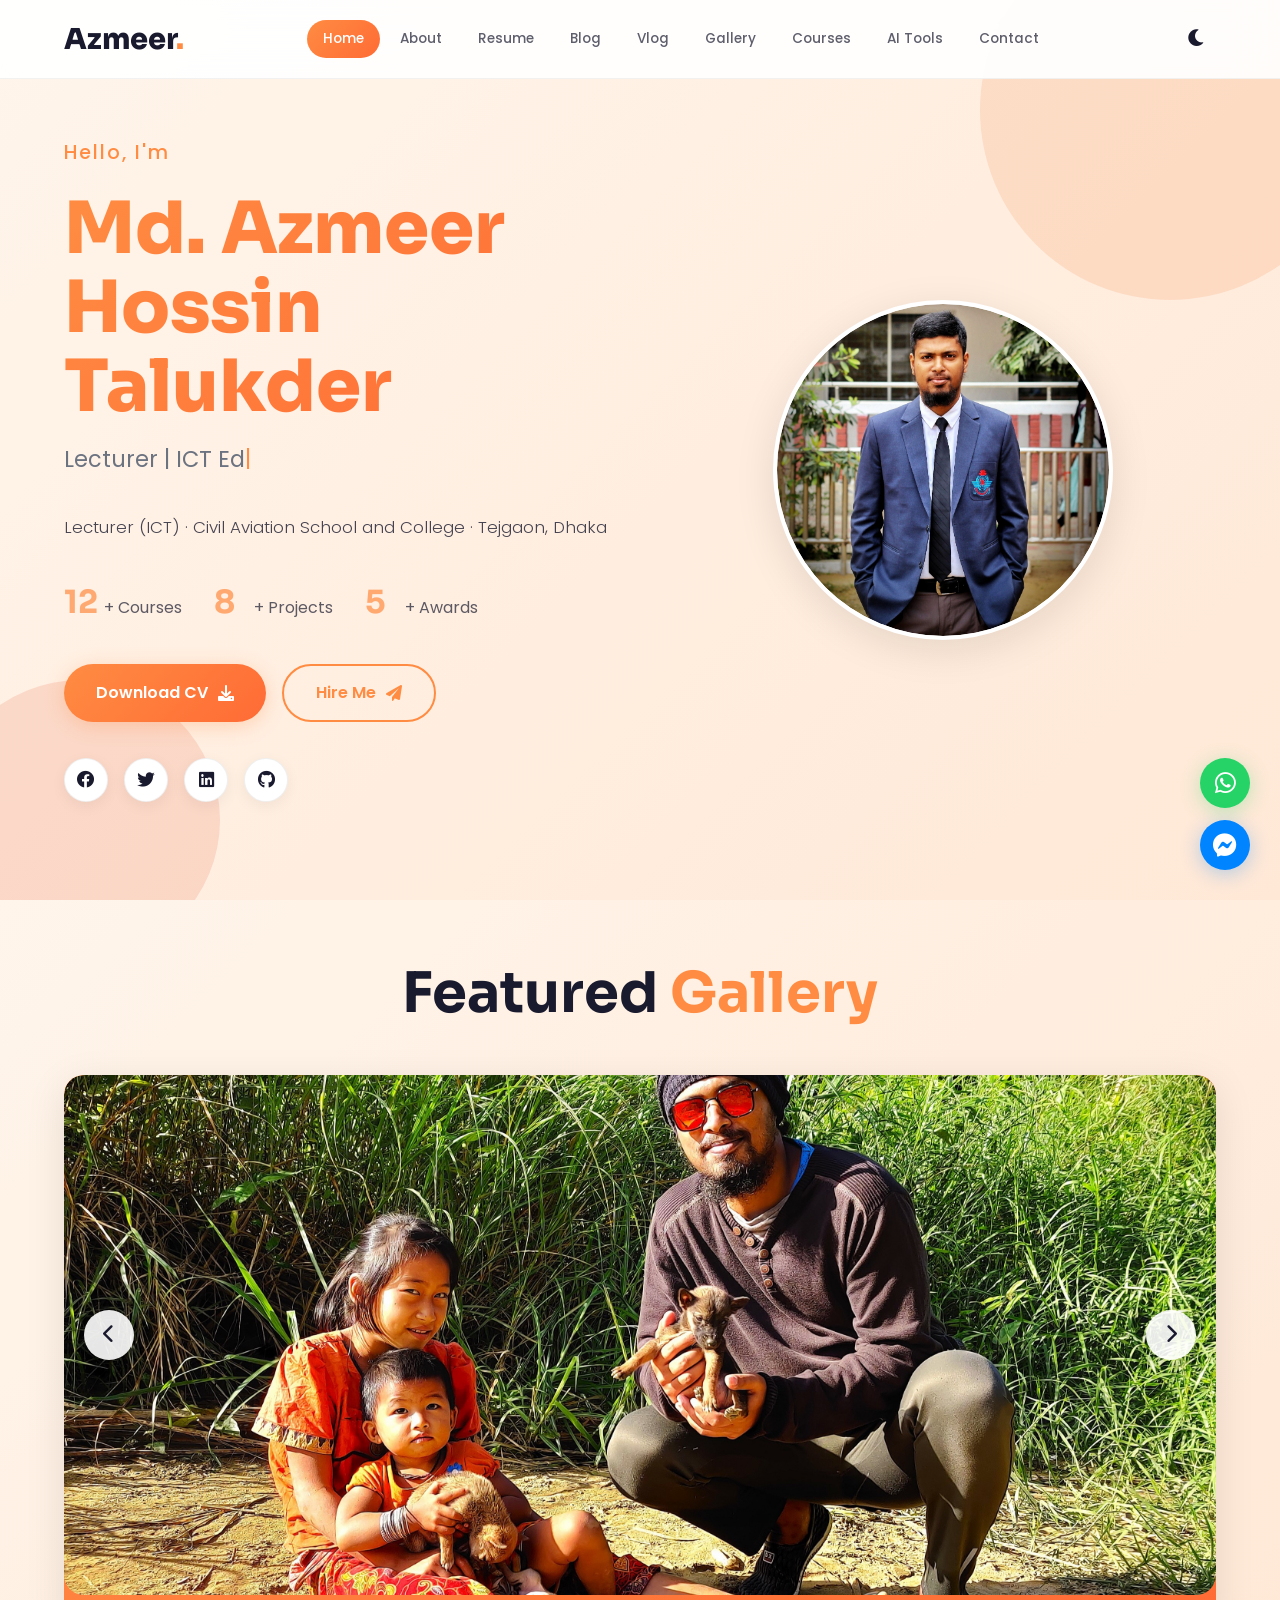
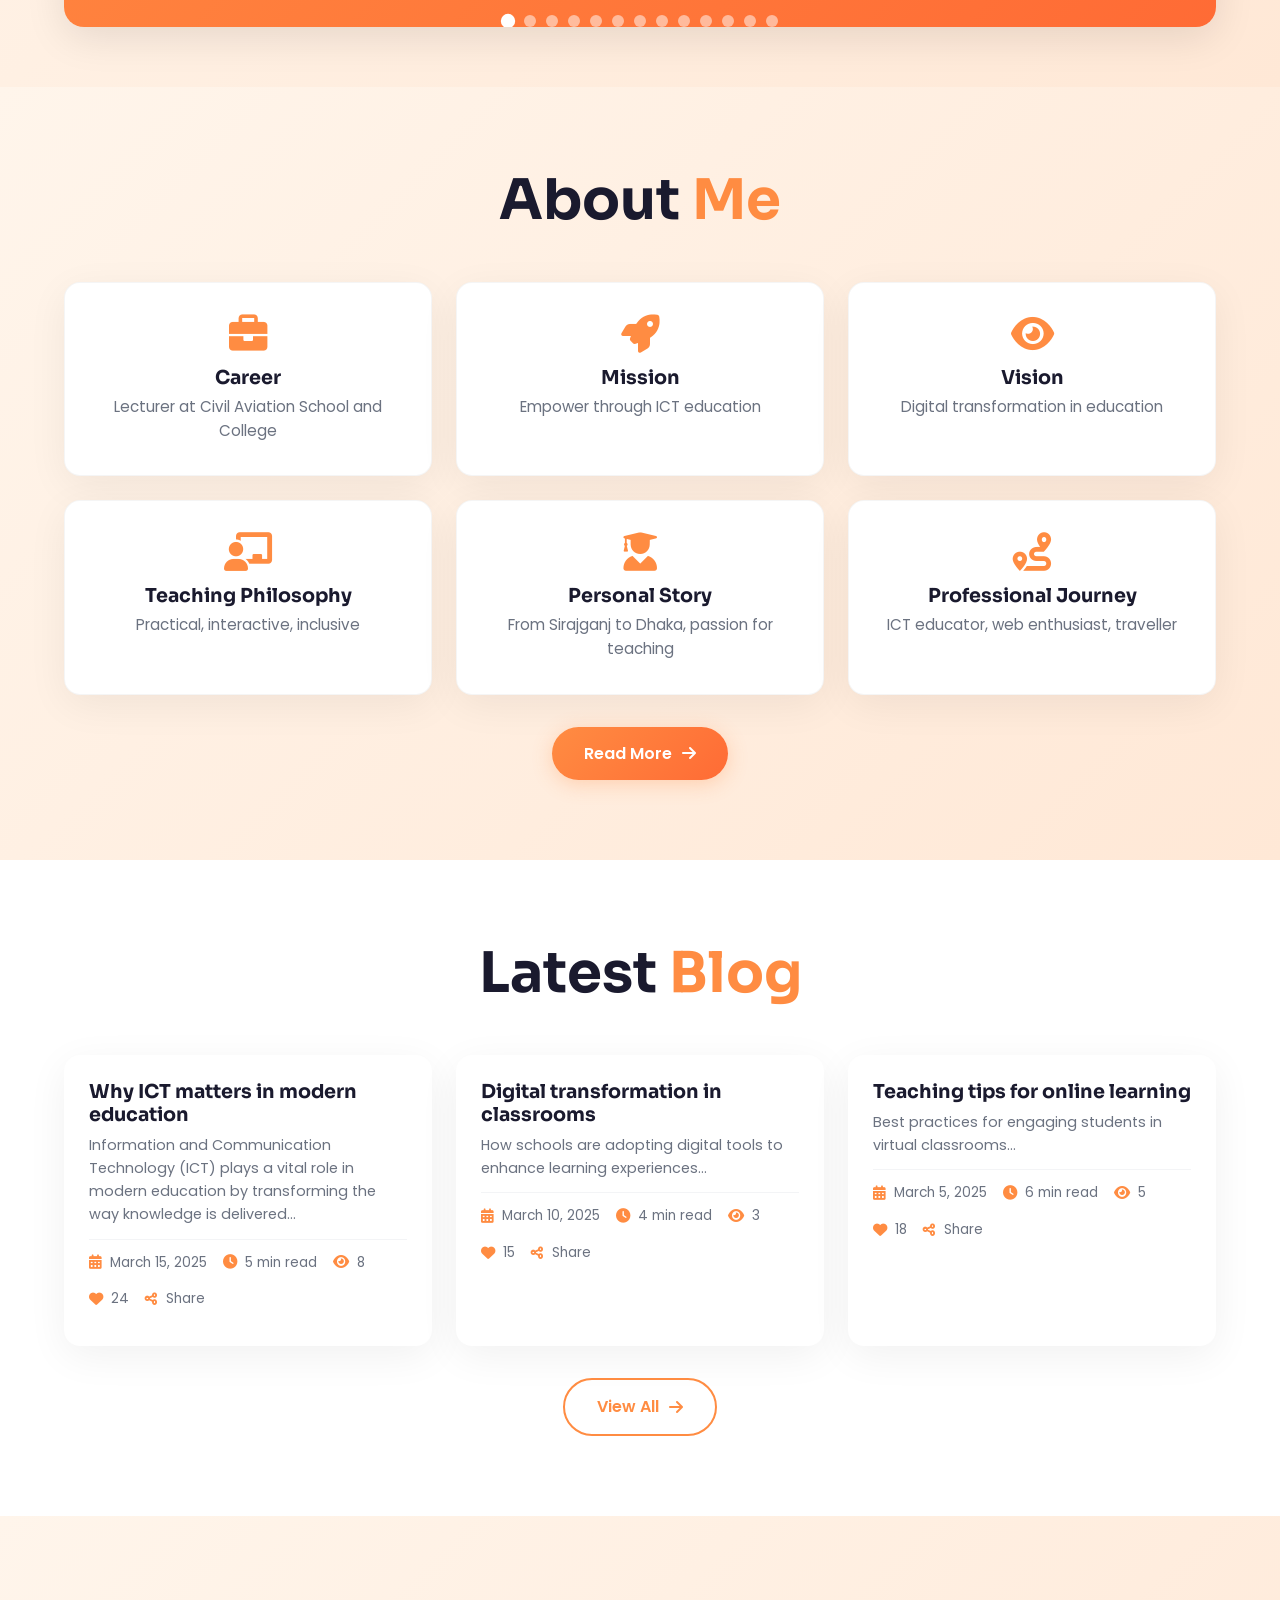
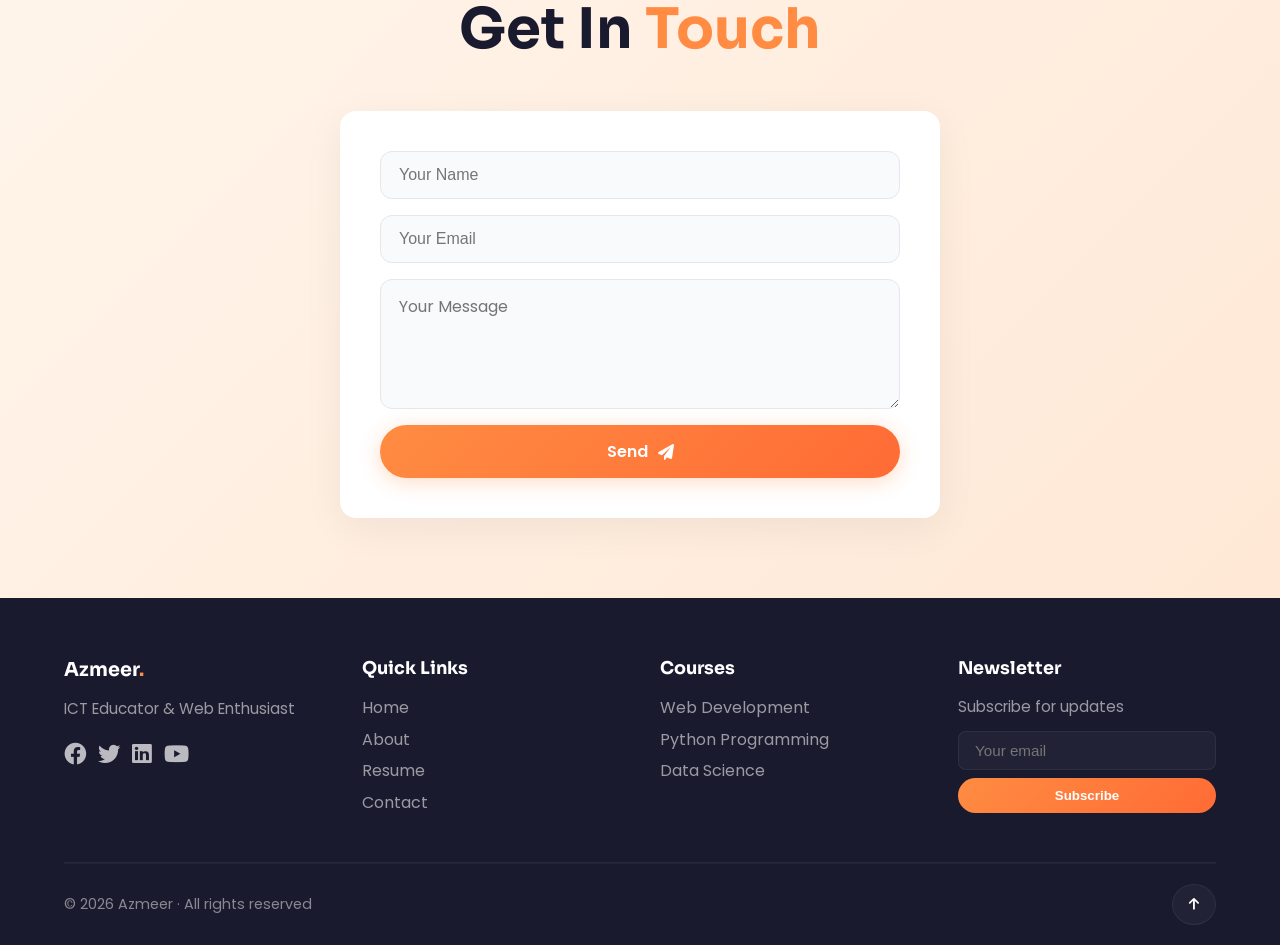
==== commit f3679439: "Update index.html" ====
--- a/index.html
+++ b/index.html
@@ -21,7 +21,7 @@
   <script src="https://cdn.jsdelivr.net/npm/lenis@1.0.30/dist/lenis.min.js" defer></script>
   
   <style>
-    /* ===== SLIDER FIX - COVER (No empty space) ===== */
+    /* ===== SLIDER FIX ===== */
     .image-slider {
       position: relative;
       overflow: hidden;
@@ -82,13 +82,8 @@
       box-shadow: 0 8px 30px rgba(0, 0, 0, 0.2);
     }
 
-    .slider-btn.prev {
-      left: 20px;
-    }
-
-    .slider-btn.next {
-      right: 20px;
-    }
+    .slider-btn.prev { left: 20px; }
+    .slider-btn.next { right: 20px; }
 
     .slider-dots {
       display: flex;
@@ -111,11 +106,9 @@
       transform: scale(1.2);
     }
 
-    .slider-dots .dot:hover {
-      background: #ffffff;
-    }
-
-    /* ===== HERO SECTION ===== */
+    .slider-dots .dot:hover { background: #ffffff; }
+
+    /* ===== HERO SECTION - MOBILE FIX ===== */
     .hero-section {
       min-height: 100vh;
       display: flex;
@@ -133,6 +126,12 @@
       align-items: center;
       position: relative;
       z-index: 2;
+    }
+
+    .hero-content {
+      display: flex;
+      flex-direction: column;
+      gap: 8px;
     }
 
     .hero-greeting {
@@ -289,7 +288,7 @@
       border-radius: 50%;
     }
 
-    /* ===== FLOATING SHAPES - DEEP ORANGE ===== */
+    /* ===== FLOATING SHAPES ===== */
     .float-shape {
       position: absolute;
       border-radius: 50%;
@@ -298,7 +297,6 @@
       pointer-events: none;
     }
 
-    /* Shape 1 - Top Right */
     .shape1 {
       width: 380px;
       height: 380px;
@@ -308,7 +306,6 @@
       animation: floatShape1 20s ease-in-out infinite;
     }
 
-    /* Shape 2 - Bottom Right */
     .shape2 {
       width: 280px;
       height: 280px;
@@ -340,9 +337,7 @@
       text-align: center;
     }
 
-    .section-title span {
-      color: var(--orange-1);
-    }
+    .section-title span { color: var(--orange-1); }
 
     /* ===== BLOG CARDS ===== */
     .blog-grid {
@@ -374,9 +369,7 @@
       color: #1a1a2e;
     }
 
-    .blog-card h4:hover {
-      color: #FF8C42;
-    }
+    .blog-card h4:hover { color: #FF8C42; }
 
     .blog-card .blog-meta {
       display: flex;
@@ -389,16 +382,8 @@
       border-top: 1px solid #f3f4f6;
     }
 
-    .blog-card .blog-meta span {
-      display: flex;
-      align-items: center;
-      gap: 4px;
-    }
-
-    .blog-card .blog-meta i {
-      color: #FF8C42;
-      font-size: 0.9rem;
-    }
+    .blog-card .blog-meta span { display: flex; align-items: center; gap: 4px; }
+    .blog-card .blog-meta i { color: #FF8C42; font-size: 0.9rem; }
 
     .blog-card .blog-meta .like-btn {
       background: none;
@@ -414,17 +399,9 @@
       font-family: 'Poppins', sans-serif;
     }
 
-    .blog-card .blog-meta .like-btn:hover {
-      color: #FF4D4D;
-    }
-
-    .blog-card .blog-meta .like-btn.liked {
-      color: #FF4D4D;
-    }
-
-    .blog-card .blog-meta .like-btn.liked i {
-      color: #FF4D4D;
-    }
+    .blog-card .blog-meta .like-btn:hover { color: #FF4D4D; }
+    .blog-card .blog-meta .like-btn.liked { color: #FF4D4D; }
+    .blog-card .blog-meta .like-btn.liked i { color: #FF4D4D; }
 
     .blog-card .blog-meta .share-btn {
       background: none;
@@ -440,41 +417,73 @@
       font-family: 'Poppins', sans-serif;
     }
 
-    .blog-card .blog-meta .share-btn:hover {
-      color: #1877F2;
-    }
-
-    /* ===== RESPONSIVE ===== */
+    .blog-card .blog-meta .share-btn:hover { color: #1877F2; }
+
+    /* ============================================
+       MOBILE RESPONSIVE FIX
+       ============================================ */
+    
+    /* Mobile & Tablet */
     @media (max-width: 992px) {
       .hero-container {
         grid-template-columns: 1fr;
         text-align: center;
         gap: 40px;
+        padding: 0 20px;
       }
       
       .hero-image {
         order: 0;
+        margin: 0 auto;
       }
       
       .hero-content {
         order: 1;
+        align-items: center;
+        text-align: center;
       }
       
       .profile-frame {
-        width: 240px;
-        height: 240px;
+        width: 220px;
+        height: 220px;
       }
       
       .hero-stats {
         justify-content: center;
+        flex-wrap: wrap;
+        gap: 20px;
       }
       
       .hero-actions {
         justify-content: center;
+        flex-direction: column;
+        align-items: center;
+        width: 100%;
+      }
+      
+      .hero-actions .btn {
+        width: 100%;
+        max-width: 280px;
+        justify-content: center;
       }
       
       .hero-socials {
         justify-content: center;
+        flex-wrap: wrap;
+      }
+      
+      .hero-name {
+        font-size: 2.5rem;
+      }
+      
+      .hero-typed {
+        font-size: 1.1rem;
+        min-height: 2.5rem;
+      }
+      
+      .hero-bio {
+        font-size: 1rem;
+        padding: 0 10px;
       }
 
       .blog-grid {
@@ -482,22 +491,70 @@
         gap: 20px;
       }
 
-      .shape1 {
-        width: 250px;
-        height: 250px;
-        top: -50px;
-        right: -50px;
-      }
-
-      .shape2 {
-        width: 200px;
-        height: 200px;
-        bottom: -40px;
-        right: -40px;
+      .shape1, .shape2 {
+        display: none;
       }
     }
 
     @media (max-width: 768px) {
+      .hero-section {
+        padding: 100px 0 50px;
+        min-height: auto;
+      }
+      
+      .hero-container {
+        gap: 30px;
+        padding: 0 16px;
+      }
+      
+      .profile-frame {
+        width: 180px;
+        height: 180px;
+      }
+      
+      .hero-name {
+        font-size: 2rem;
+      }
+      
+      .hero-greeting {
+        font-size: 1rem;
+      }
+      
+      .hero-typed {
+        font-size: 1rem;
+        min-height: 2rem;
+      }
+      
+      .hero-bio {
+        font-size: 0.95rem;
+        padding: 0 5px;
+      }
+      
+      .hero-stats {
+        gap: 14px;
+      }
+      
+      .hero-stats div {
+        font-size: 0.85rem;
+      }
+      
+      .hero-stats .count {
+        font-size: 1.5rem;
+        min-width: 30px;
+      }
+      
+      .hero-actions .btn {
+        max-width: 240px;
+        font-size: 0.9rem;
+        padding: 12px 20px;
+      }
+      
+      .hero-socials a {
+        width: 38px;
+        height: 38px;
+        font-size: 0.95rem;
+      }
+      
       .slide {
         height: 350px;
       }
@@ -508,40 +565,86 @@
         font-size: 1rem;
       }
       
-      .slider-btn.prev {
-        left: 10px;
-      }
-      
-      .slider-btn.next {
-        right: 10px;
-      }
-      
-      .profile-frame {
-        width: 200px;
-        height: 200px;
-      }
-
+      .slider-btn.prev { left: 10px; }
+      .slider-btn.next { right: 10px; }
+      
       .blog-grid {
         grid-template-columns: 1fr;
         gap: 16px;
       }
-
-      .shape1 {
-        width: 180px;
-        height: 180px;
-        top: -30px;
-        right: -30px;
-      }
-
-      .shape2 {
+      
+      .section {
+        padding: 50px 0;
+      }
+      
+      .section-title {
+        font-size: 1.8rem;
+        margin-bottom: 32px;
+      }
+
+      .about-grid {
+        grid-template-columns: 1fr 1fr !important;
+        gap: 16px !important;
+      }
+
+      .stats-grid {
+        grid-template-columns: 1fr 1fr !important;
+        gap: 16px !important;
+      }
+    }
+
+    @media (max-width: 480px) {
+      .hero-section {
+        padding: 80px 0 40px;
+      }
+      
+      .profile-frame {
         width: 150px;
         height: 150px;
-        bottom: -30px;
-        right: -30px;
-      }
-    }
-
-    @media (max-width: 480px) {
+      }
+      
+      .hero-name {
+        font-size: 1.6rem;
+      }
+      
+      .hero-greeting {
+        font-size: 0.9rem;
+      }
+      
+      .hero-typed {
+        font-size: 0.85rem;
+        min-height: 1.8rem;
+      }
+      
+      .hero-bio {
+        font-size: 0.85rem;
+      }
+      
+      .hero-stats {
+        gap: 10px;
+      }
+      
+      .hero-stats div {
+        font-size: 0.75rem;
+      }
+      
+      .hero-stats .count {
+        font-size: 1.2rem;
+        min-width: 24px;
+      }
+      
+      .hero-actions .btn {
+        max-width: 200px;
+        font-size: 0.8rem;
+        padding: 10px 16px;
+      }
+      
+      .hero-socials a {
+        width: 34px;
+        height: 34px;
+        font-size: 0.85rem;
+      }
+      
       .slide {
         height: 260px;
       }
@@ -552,21 +655,92 @@
         font-size: 0.8rem;
       }
       
+      .about-grid {
+        grid-template-columns: 1fr 1fr !important;
+        gap: 12px !important;
+      }
+      
+      .about-card {
+        padding: 16px 12px !important;
+      }
+      
+      .about-card i {
+        font-size: 1.6rem !important;
+      }
+      
+      .about-card h4 {
+        font-size: 0.9rem !important;
+      }
+      
+      .about-card p {
+        font-size: 0.8rem !important;
+      }
+      
+      .stats-grid {
+        grid-template-columns: 1fr 1fr !important;
+        gap: 12px !important;
+      }
+      
+      .stat-card {
+        padding: 20px 12px !important;
+      }
+      
+      .stat-card h3 {
+        font-size: 1.5rem !important;
+      }
+      
+      .stat-card i {
+        font-size: 2rem !important;
+      }
+      
+      .section-title {
+        font-size: 1.5rem;
+      }
+    }
+
+    /* Landscape Mode Fix */
+    @media (max-height: 600px) and (orientation: landscape) {
+      .hero-section {
+        padding: 80px 0 30px;
+        min-height: auto;
+      }
+      
       .profile-frame {
-        width: 160px;
-        height: 160px;
+        width: 120px;
+        height: 120px;
       }
       
       .hero-name {
-        font-size: 2rem;
-      }
-
-      .shape1 {
-        display: none;
-      }
-
-      .shape2 {
-        display: none;
+        font-size: 1.6rem;
+      }
+      
+      .hero-typed {
+        font-size: 0.9rem;
+        min-height: 1.5rem;
+      }
+      
+      .hero-stats {
+        gap: 12px;
+      }
+      
+      .hero-stats div {
+        font-size: 0.75rem;
+      }
+      
+      .hero-actions .btn {
+        padding: 8px 16px;
+        font-size: 0.8rem;
+        max-width: 180px;
+      }
+      
+      .hero-socials a {
+        width: 30px;
+        height: 30px;
+        font-size: 0.8rem;
+      }
+      
+      .slide {
+        height: 200px;
       }
     }
   </style>
@@ -581,14 +755,14 @@
     <div class="container nav-container">
       <a href="index.html" class="logo">Azmeer<span>.</span></a>
       <nav class="nav-links" id="navLinks">
-       <a href="index.html" class="active">Home</a>
+        <a href="index.html" class="active">Home</a>
         <a href="about.html">About</a>
         <a href="resume.html">Resume</a>
         <a href="blog.html">Blog</a>
         <a href="vlog.html">Vlog</a>
         <a href="gallery.html">Gallery</a>
         <a href="courses.html">Courses</a>
-        <a href="aitools.html">AI Tools</a>
+        <a href="ai-tools.html">AI Tools</a>
         <a href="contact.html">Contact</a>
       </nav>
       <div class="nav-actions">
@@ -615,7 +789,7 @@
             <div><span class="count" data-target="5">0</span>+ Awards</div>
           </div>
           <div class="hero-actions">
-            <a href="#" class="btn primary">Download CV <i class="fas fa-download"></i></a>
+            <a href="resume.html" class="btn primary">Download CV <i class="fas fa-download"></i></a>
             <a href="contact.html" class="btn secondary">Hire Me <i class="fas fa-paper-plane"></i></a>
           </div>
           <div class="hero-socials">
@@ -631,13 +805,12 @@
           </div>
         </div>
       </div>
-      <!-- Floating Shapes -->
       <div class="float-shape shape1"></div>
       <div class="float-shape shape2"></div>
     </section>
 
     <!-- Image Slider Section -->
-    <section class="section" style="padding:60px 0; background: var(--gradient-light);">
+     <section class="section" style="padding:60px 0; background: var(--gradient-light);">
       <div class="container">
         <h2 class="section-title">Featured <span>Gallery</span></h2>
         <div class="image-slider">
@@ -659,13 +832,13 @@
                 <img src="assets/images/5.jpg" alt="Featured Image 5" />
               </div>
                <div class="slide">
-                <img src="assets/images/109.jpg" alt="Featured Image 5" />
+                <img src="assets/images/109.JPG" alt="Featured Image 5" />
               </div>
                <div class="slide">
-                <img src="assets/images/107.jpg" alt="Featured Image 5" />
+                <img src="assets/images/107.JPG" alt="Featured Image 5" />
               </div>
                <div class="slide">
-                <img src="assets/images/87.jpg" alt="Featured Image 5" />
+                <img src="assets/images/87.JPG" alt="Featured Image 5" />
               </div>
                <div class="slide">
                 <img src="assets/images/78.jpeg" alt="Featured Image 5" />
@@ -690,6 +863,34 @@
         </div>
       </div>
     </section>
+
+    <!-- Statistics Section     <section class="section" style="padding:60px 0;">
+      <div class="container">
+        <div class="stats-grid" style="display:grid;grid-template-columns:repeat(4,1fr);gap:24px;">
+          <div class="stat-card" style="background:#ffffff;padding:32px;text-align:center;border-radius:16px;box-shadow:0 10px 40px rgba(0,0,0,0.06);">
+            <i class="fas fa-graduation-cap" style="font-size:2.5rem;color:#FF6B6B;margin-bottom:12px;display:block;"></i>
+            <h3 style="font-size:2rem;color:#FF6B6B;">12+</h3>
+            <p style="opacity:0.7;">Courses Taught</p>
+          </div>
+          <div class="stat-card" style="background:#ffffff;padding:32px;text-align:center;border-radius:16px;box-shadow:0 10px 40px rgba(0,0,0,0.06);">
+            <i class="fas fa-users" style="font-size:2.5rem;color:#4ECDC4;margin-bottom:12px;display:block;"></i>
+            <h3 style="font-size:2rem;color:#4ECDC4;">500+</h3>
+            <p style="opacity:0.7;">Students</p>
+          </div>
+          <div class="stat-card" style="background:#ffffff;padding:32px;text-align:center;border-radius:16px;box-shadow:0 10px 40px rgba(0,0,0,0.06);">
+            <i class="fas fa-award" style="font-size:2.5rem;color:#FFD93D;margin-bottom:12px;display:block;"></i>
+            <h3 style="font-size:2rem;color:#FFD93D;">8</h3>
+            <p style="opacity:0.7;">Awards</p>
+          </div>
+          <div class="stat-card" style="background:#ffffff;padding:32px;text-align:center;border-radius:16px;box-shadow:0 10px 40px rgba(0,0,0,0.06);">
+            <i class="fas fa-globe" style="font-size:2.5rem;color:#6C5CE7;margin-bottom:12px;display:block;"></i>
+            <h3 style="font-size:2rem;color:#6C5CE7;">15+</h3>
+            <p style="opacity:0.7;">Countries Visited</p>
+          </div>
+        </div>
+      </div>
+    </section>-->
+
 
     <!-- About Preview -->
     <section class="section" style="background: var(--gradient-light);">
@@ -905,7 +1106,8 @@
       counters.forEach(function(counter) {
         counterObserver.observe(counter);
       });
-  
+      
+      
       
       // =========================================
       // 4. BLOG SECTION
@@ -928,7 +1130,7 @@
         {
           id: 2,
           title: 'Digital transformation in classrooms',
-          excerpt: 'How schools are adopting digital tools to enhance learning experiences. From interactive whiteboards to AI-powered learning platforms...',
+          excerpt: 'How schools are adopting digital tools to enhance learning experiences...',
           date: 'March 10, 2025',
           readTime: '4 min read',
           likes: 15,
@@ -940,7 +1142,7 @@
         {
           id: 3,
           title: 'Teaching tips for online learning',
-          excerpt: 'Best practices for engaging students in virtual classrooms. Discover proven strategies to keep students motivated...',
+          excerpt: 'Best practices for engaging students in virtual classrooms...',
           date: 'March 5, 2025',
           readTime: '6 min read',
           likes: 18,
@@ -1038,5 +1240,6 @@
       
     });
   </script>
+
 </body>
-</html>+</html>
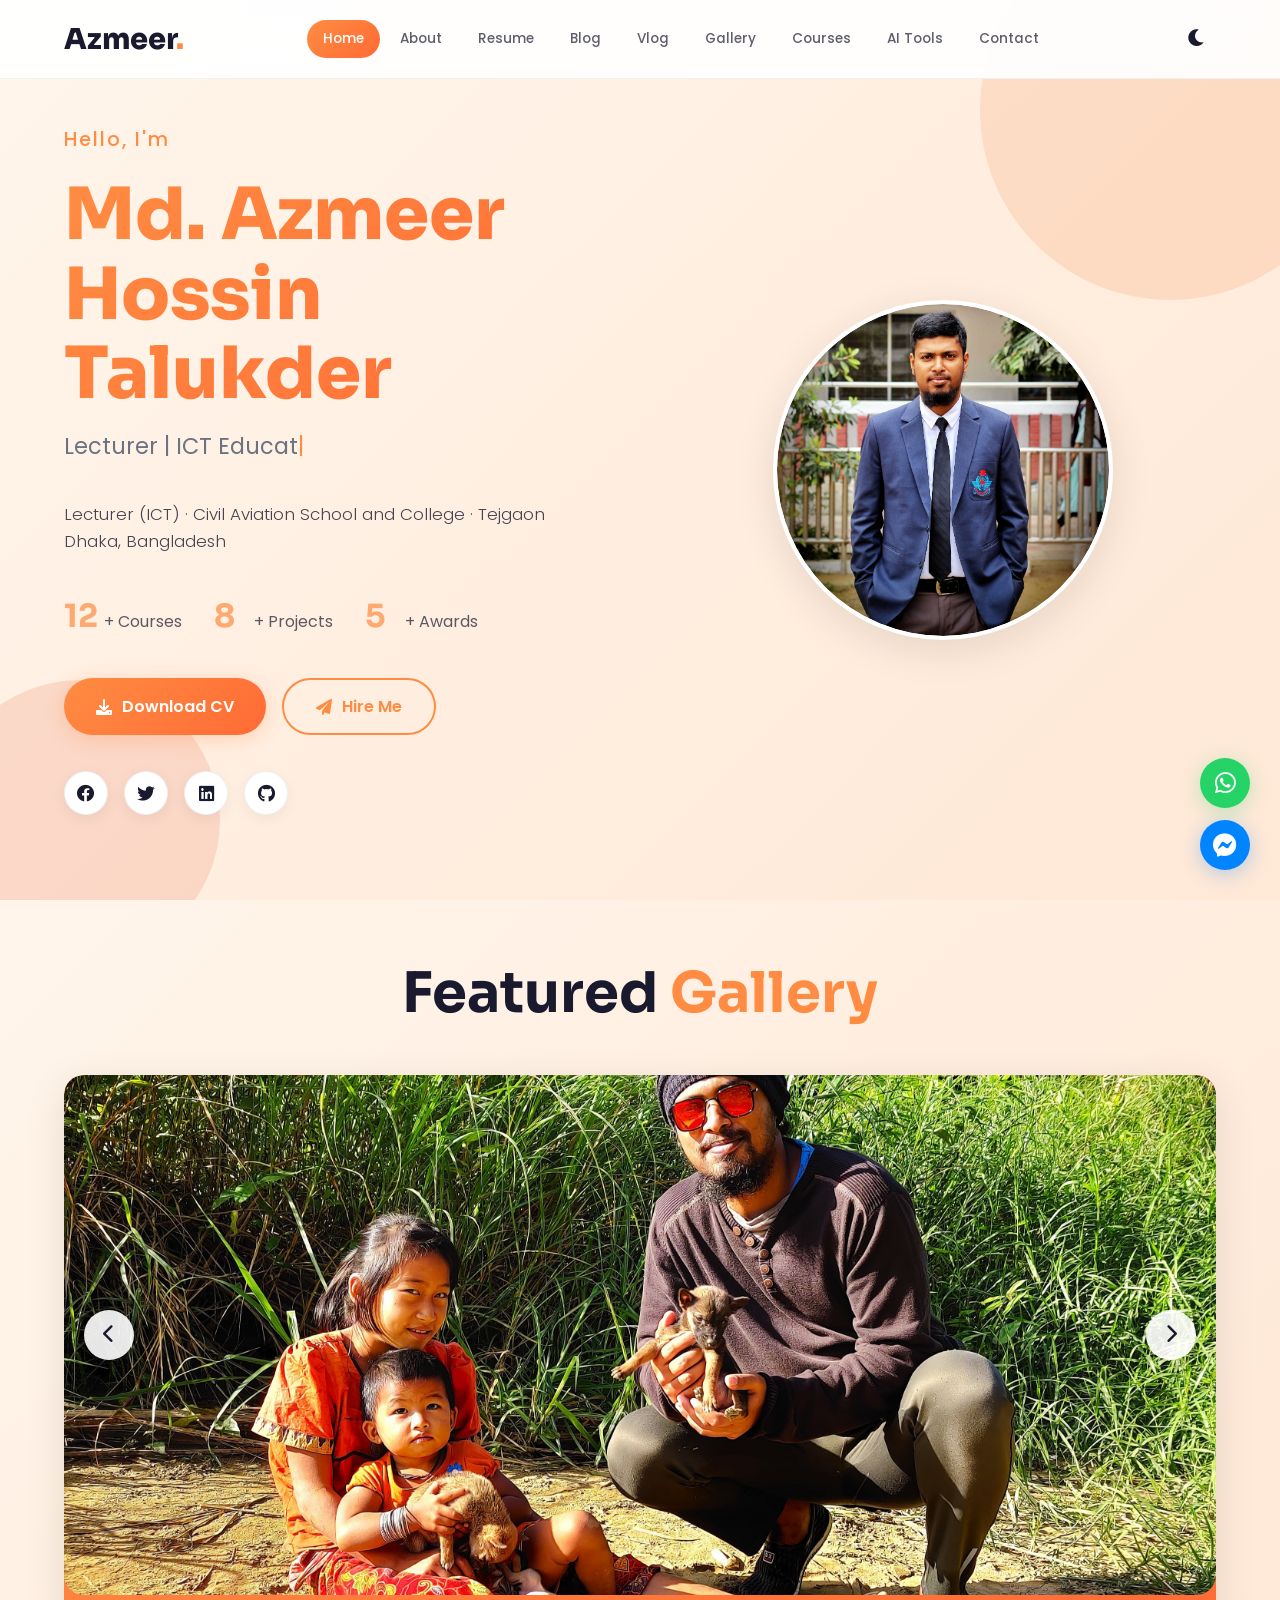
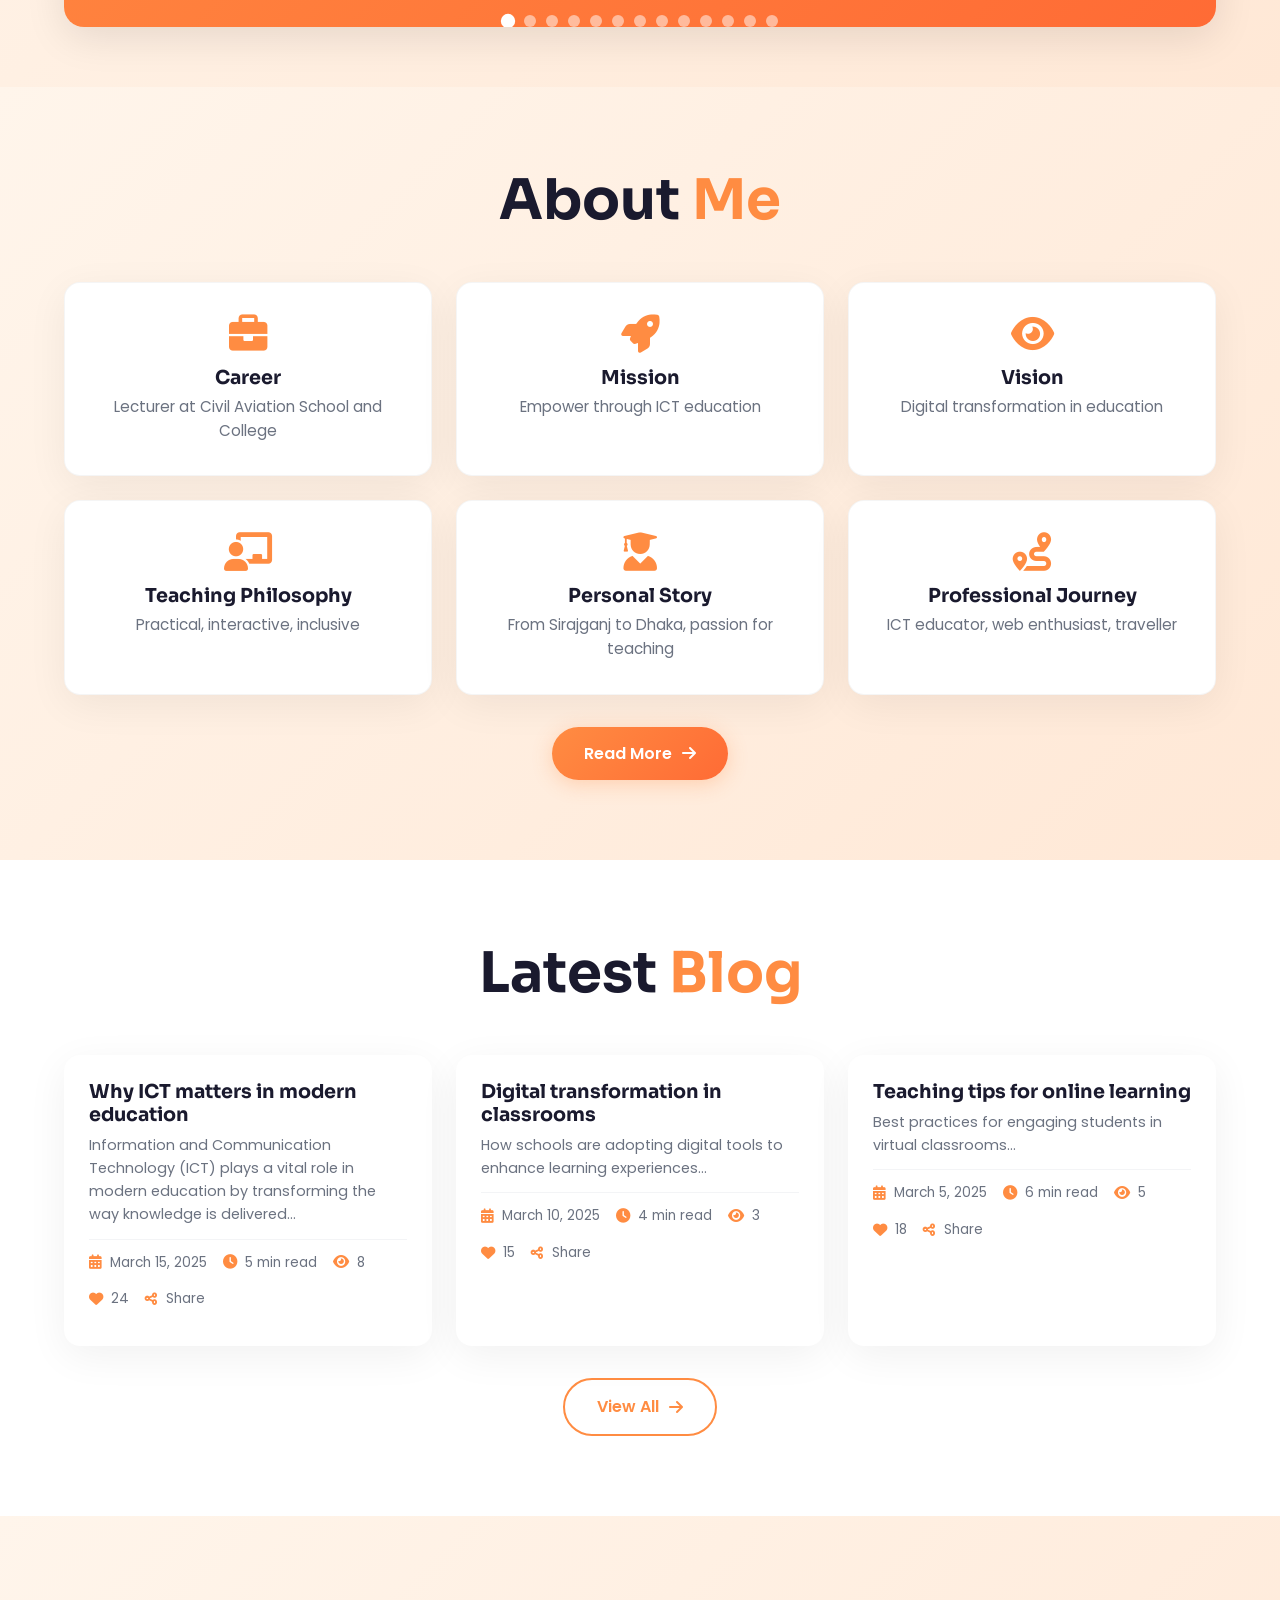
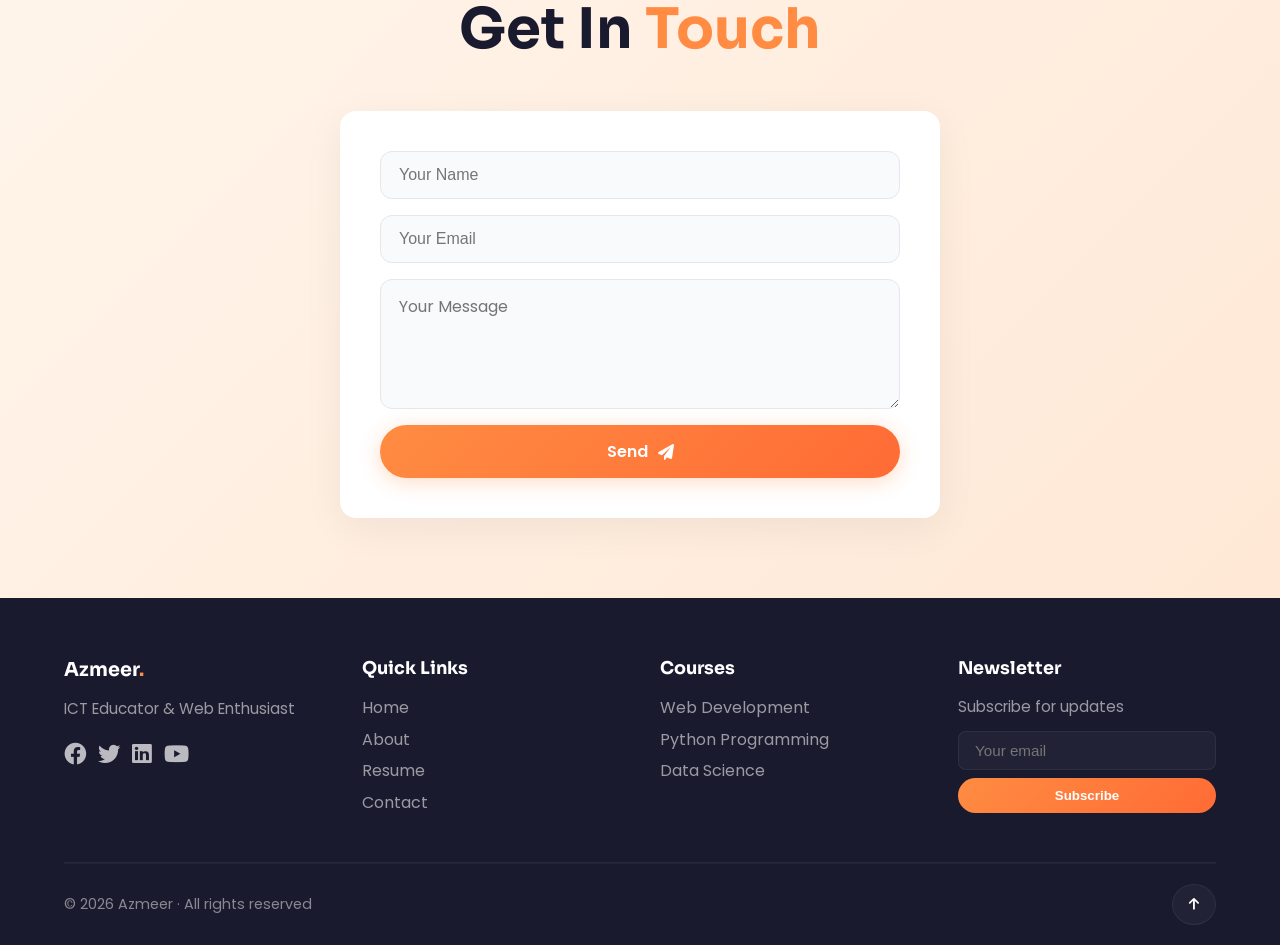
==== commit eefbedef: "Update index.html" ====
--- a/index.html
+++ b/index.html
@@ -108,7 +108,7 @@
 
     .slider-dots .dot:hover { background: #ffffff; }
 
-    /* ===== HERO SECTION - MOBILE FIX ===== */
+    /* ===== HERO SECTION ===== */
     .hero-section {
       min-height: 100vh;
       display: flex;
@@ -204,42 +204,48 @@
       flex-wrap: wrap;
     }
 
+    /* ===== FORCE BUTTONS TO BE VISIBLE ===== */
     .btn {
-      padding: 14px 32px;
-      border-radius: 60px;
-      border: none;
-      font-weight: 600;
-      font-size: 1rem;
-      cursor: pointer;
-      transition: all 0.3s ease;
-      display: inline-flex;
-      align-items: center;
-      justify-content: center;
-      gap: 10px;
-      font-family: var(--font-primary);
+      padding: 14px 32px !important;
+      border-radius: 60px !important;
+      border: none !important;
+      font-weight: 600 !important;
+      font-size: 1rem !important;
+      cursor: pointer !important;
+      transition: all 0.3s ease !important;
+      display: inline-flex !important;
+      align-items: center !important;
+      justify-content: center !important;
+      gap: 10px !important;
+      font-family: 'Poppins', sans-serif !important;
+      text-decoration: none !important;
+      opacity: 1 !important;
+      visibility: visible !important;
+      z-index: 999 !important;
+      position: relative !important;
     }
 
     .btn.primary {
-      background: var(--gradient-primary);
-      color: #ffffff;
-      box-shadow: 0 4px 20px rgba(255, 140, 66, 0.3);
+      background: linear-gradient(135deg, #FF8C42, #FF6B35) !important;
+      color: #ffffff !important;
+      box-shadow: 0 4px 20px rgba(255, 140, 66, 0.3) !important;
     }
 
     .btn.primary:hover {
-      transform: translateY(-3px);
-      box-shadow: 0 8px 30px rgba(255, 140, 66, 0.4);
+      transform: translateY(-3px) !important;
+      box-shadow: 0 8px 30px rgba(255, 140, 66, 0.4) !important;
     }
 
     .btn.secondary {
-      background: transparent;
-      border: 2px solid var(--orange-1);
-      color: var(--orange-1);
+      background: transparent !important;
+      border: 2px solid #FF8C42 !important;
+      color: #FF8C42 !important;
     }
 
     .btn.secondary:hover {
-      background: var(--orange-1);
-      color: #ffffff;
-      transform: translateY(-3px);
+      background: #FF8C42 !important;
+      color: #ffffff !important;
+      transform: translateY(-3px) !important;
     }
 
     .hero-socials {
@@ -456,14 +462,13 @@
       
       .hero-actions {
         justify-content: center;
-        flex-direction: column;
-        align-items: center;
+        flex-direction: row;
+        flex-wrap: wrap;
         width: 100%;
       }
       
       .hero-actions .btn {
-        width: 100%;
-        max-width: 280px;
+        min-width: 180px;
         justify-content: center;
       }
       
@@ -544,9 +549,9 @@
       }
       
       .hero-actions .btn {
-        max-width: 240px;
+        min-width: 160px;
         font-size: 0.9rem;
-        padding: 12px 20px;
+        padding: 12px 20px !important;
       }
       
       .hero-socials a {
@@ -583,12 +588,12 @@
       }
 
       .about-grid {
-        grid-template-columns: 1fr 1fr !important;
+        grid-template-columns: repeat(2, 1fr) !important;
         gap: 16px !important;
       }
 
       .stats-grid {
-        grid-template-columns: 1fr 1fr !important;
+        grid-template-columns: repeat(2, 1fr) !important;
         gap: 16px !important;
       }
     }
@@ -633,10 +638,17 @@
         min-width: 24px;
       }
       
+      .hero-actions {
+        flex-direction: column;
+        align-items: center;
+      }
+      
       .hero-actions .btn {
-        max-width: 200px;
-        font-size: 0.8rem;
-        padding: 10px 16px;
+        min-width: 200px;
+        width: 100%;
+        max-width: 260px;
+        font-size: 0.85rem;
+        padding: 12px 20px !important;
       }
       
       .hero-socials a {
@@ -728,9 +740,9 @@
       }
       
       .hero-actions .btn {
-        padding: 8px 16px;
+        padding: 8px 16px !important;
         font-size: 0.8rem;
-        max-width: 180px;
+        min-width: 140px;
       }
       
       .hero-socials a {
@@ -782,15 +794,15 @@
           <span class="hero-greeting">Hello, I'm</span>
           <h1 class="hero-name">Md. Azmeer Hossin Talukder</h1>
           <div class="hero-typed"><span id="typed-text"></span></div>
-          <p class="hero-bio">Lecturer (ICT) · Civil Aviation School and College · Tejgaon, Dhaka</p>
+          <p class="hero-bio">Lecturer (ICT) · Civil Aviation School and College · Tejgaon <br> Dhaka, Bangladesh</p>
           <div class="hero-stats">
             <div><span class="count" data-target="12">0</span>+ Courses</div>
             <div><span class="count" data-target="8">0</span>+ Projects</div>
             <div><span class="count" data-target="5">0</span>+ Awards</div>
           </div>
           <div class="hero-actions">
-            <a href="resume.html" class="btn primary">Download CV <i class="fas fa-download"></i></a>
-            <a href="contact.html" class="btn secondary">Hire Me <i class="fas fa-paper-plane"></i></a>
+            <a href="resume.html" class="btn primary"><i class="fas fa-download"></i> Download CV</a>
+            <a href="contact.html" class="btn secondary"><i class="fas fa-paper-plane"></i> Hire Me</a>
           </div>
           <div class="hero-socials">
             <a href="https://www.facebook.com/hossin3" target="_blank"><i class="fab fa-facebook"></i></a>
@@ -810,7 +822,7 @@
     </section>
 
     <!-- Image Slider Section -->
-     <section class="section" style="padding:60px 0; background: var(--gradient-light);">
+    <section class="section" style="padding:60px 0; background: var(--gradient-light);">
       <div class="container">
         <h2 class="section-title">Featured <span>Gallery</span></h2>
         <div class="image-slider">
@@ -864,34 +876,6 @@
       </div>
     </section>
 
-    <!-- Statistics Section     <section class="section" style="padding:60px 0;">
-      <div class="container">
-        <div class="stats-grid" style="display:grid;grid-template-columns:repeat(4,1fr);gap:24px;">
-          <div class="stat-card" style="background:#ffffff;padding:32px;text-align:center;border-radius:16px;box-shadow:0 10px 40px rgba(0,0,0,0.06);">
-            <i class="fas fa-graduation-cap" style="font-size:2.5rem;color:#FF6B6B;margin-bottom:12px;display:block;"></i>
-            <h3 style="font-size:2rem;color:#FF6B6B;">12+</h3>
-            <p style="opacity:0.7;">Courses Taught</p>
-          </div>
-          <div class="stat-card" style="background:#ffffff;padding:32px;text-align:center;border-radius:16px;box-shadow:0 10px 40px rgba(0,0,0,0.06);">
-            <i class="fas fa-users" style="font-size:2.5rem;color:#4ECDC4;margin-bottom:12px;display:block;"></i>
-            <h3 style="font-size:2rem;color:#4ECDC4;">500+</h3>
-            <p style="opacity:0.7;">Students</p>
-          </div>
-          <div class="stat-card" style="background:#ffffff;padding:32px;text-align:center;border-radius:16px;box-shadow:0 10px 40px rgba(0,0,0,0.06);">
-            <i class="fas fa-award" style="font-size:2.5rem;color:#FFD93D;margin-bottom:12px;display:block;"></i>
-            <h3 style="font-size:2rem;color:#FFD93D;">8</h3>
-            <p style="opacity:0.7;">Awards</p>
-          </div>
-          <div class="stat-card" style="background:#ffffff;padding:32px;text-align:center;border-radius:16px;box-shadow:0 10px 40px rgba(0,0,0,0.06);">
-            <i class="fas fa-globe" style="font-size:2.5rem;color:#6C5CE7;margin-bottom:12px;display:block;"></i>
-            <h3 style="font-size:2rem;color:#6C5CE7;">15+</h3>
-            <p style="opacity:0.7;">Countries Visited</p>
-          </div>
-        </div>
-      </div>
-    </section>-->
-
-
     <!-- About Preview -->
     <section class="section" style="background: var(--gradient-light);">
       <div class="container">
@@ -1107,10 +1091,8 @@
         counterObserver.observe(counter);
       });
       
-      
-      
       // =========================================
-      // 4. BLOG SECTION
+      // 3. BLOG SECTION
       // =========================================
       const blogGrid = document.getElementById('blogGrid');
       
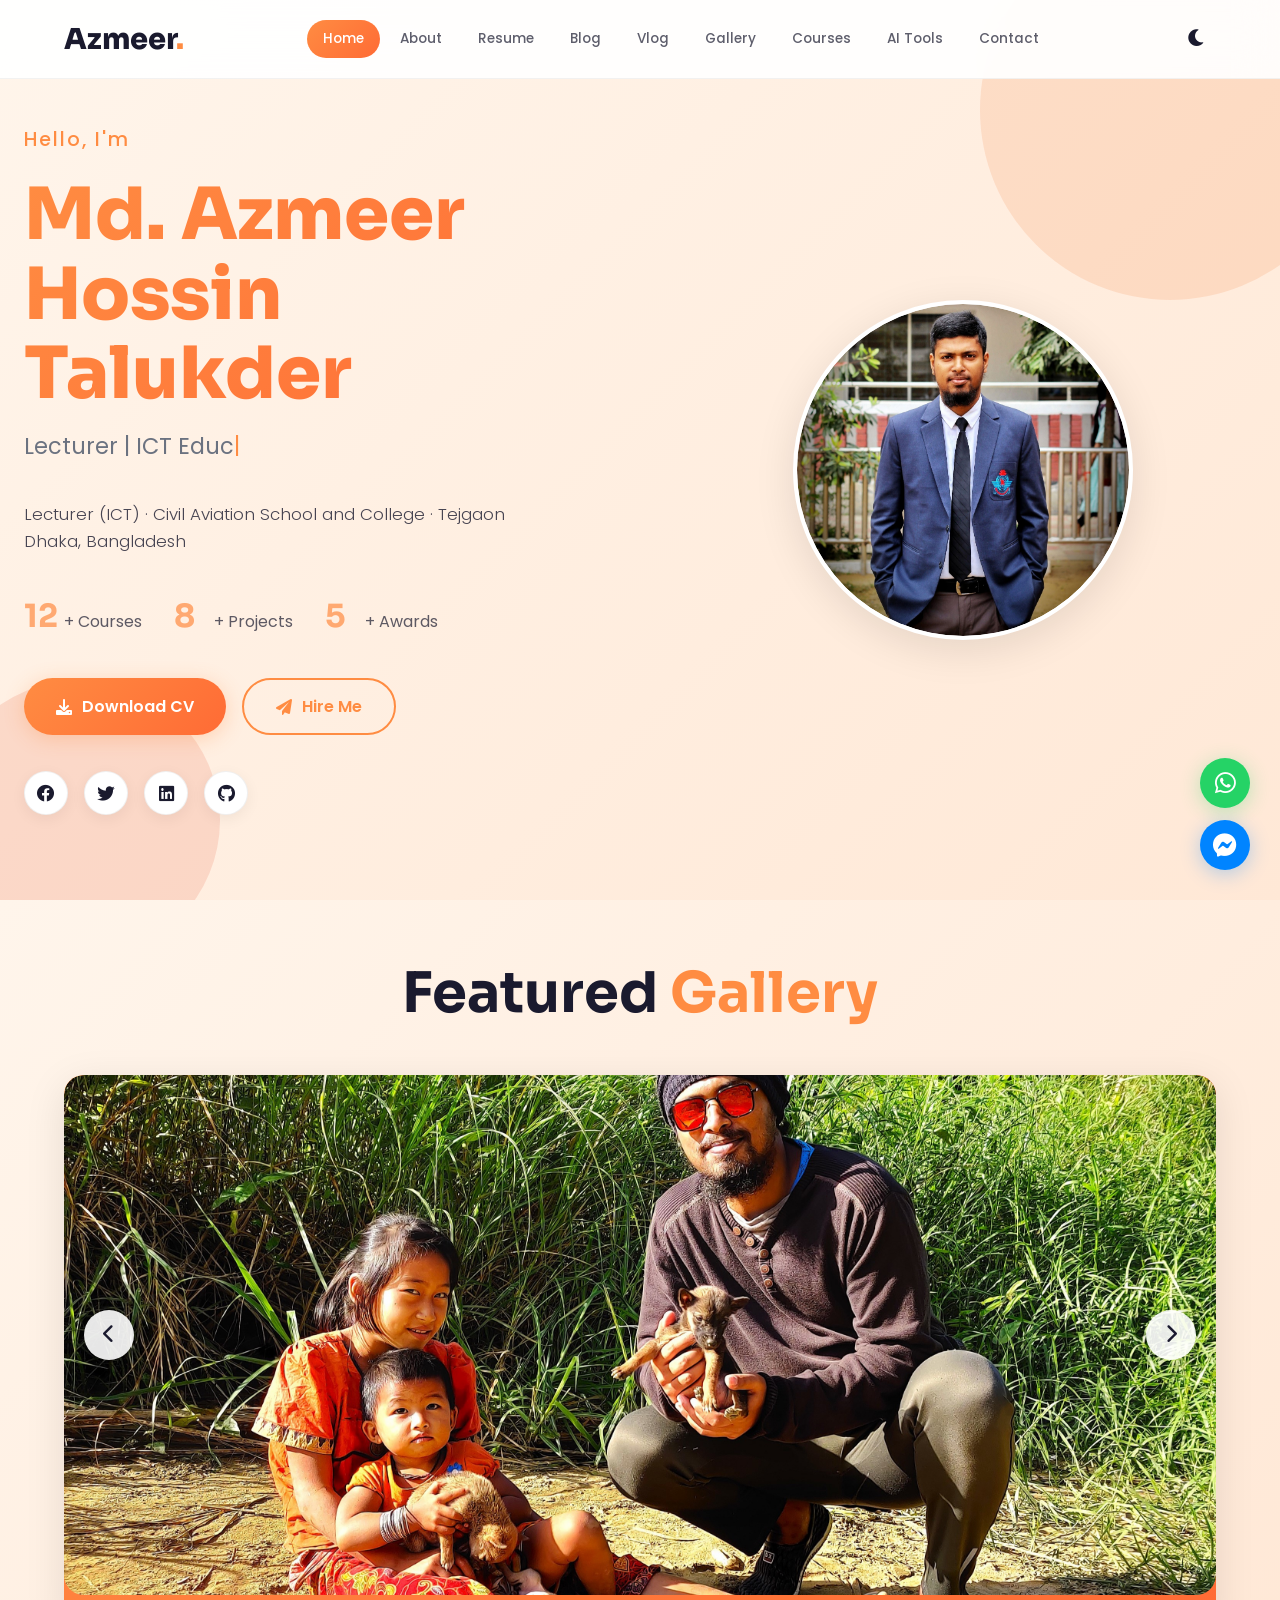
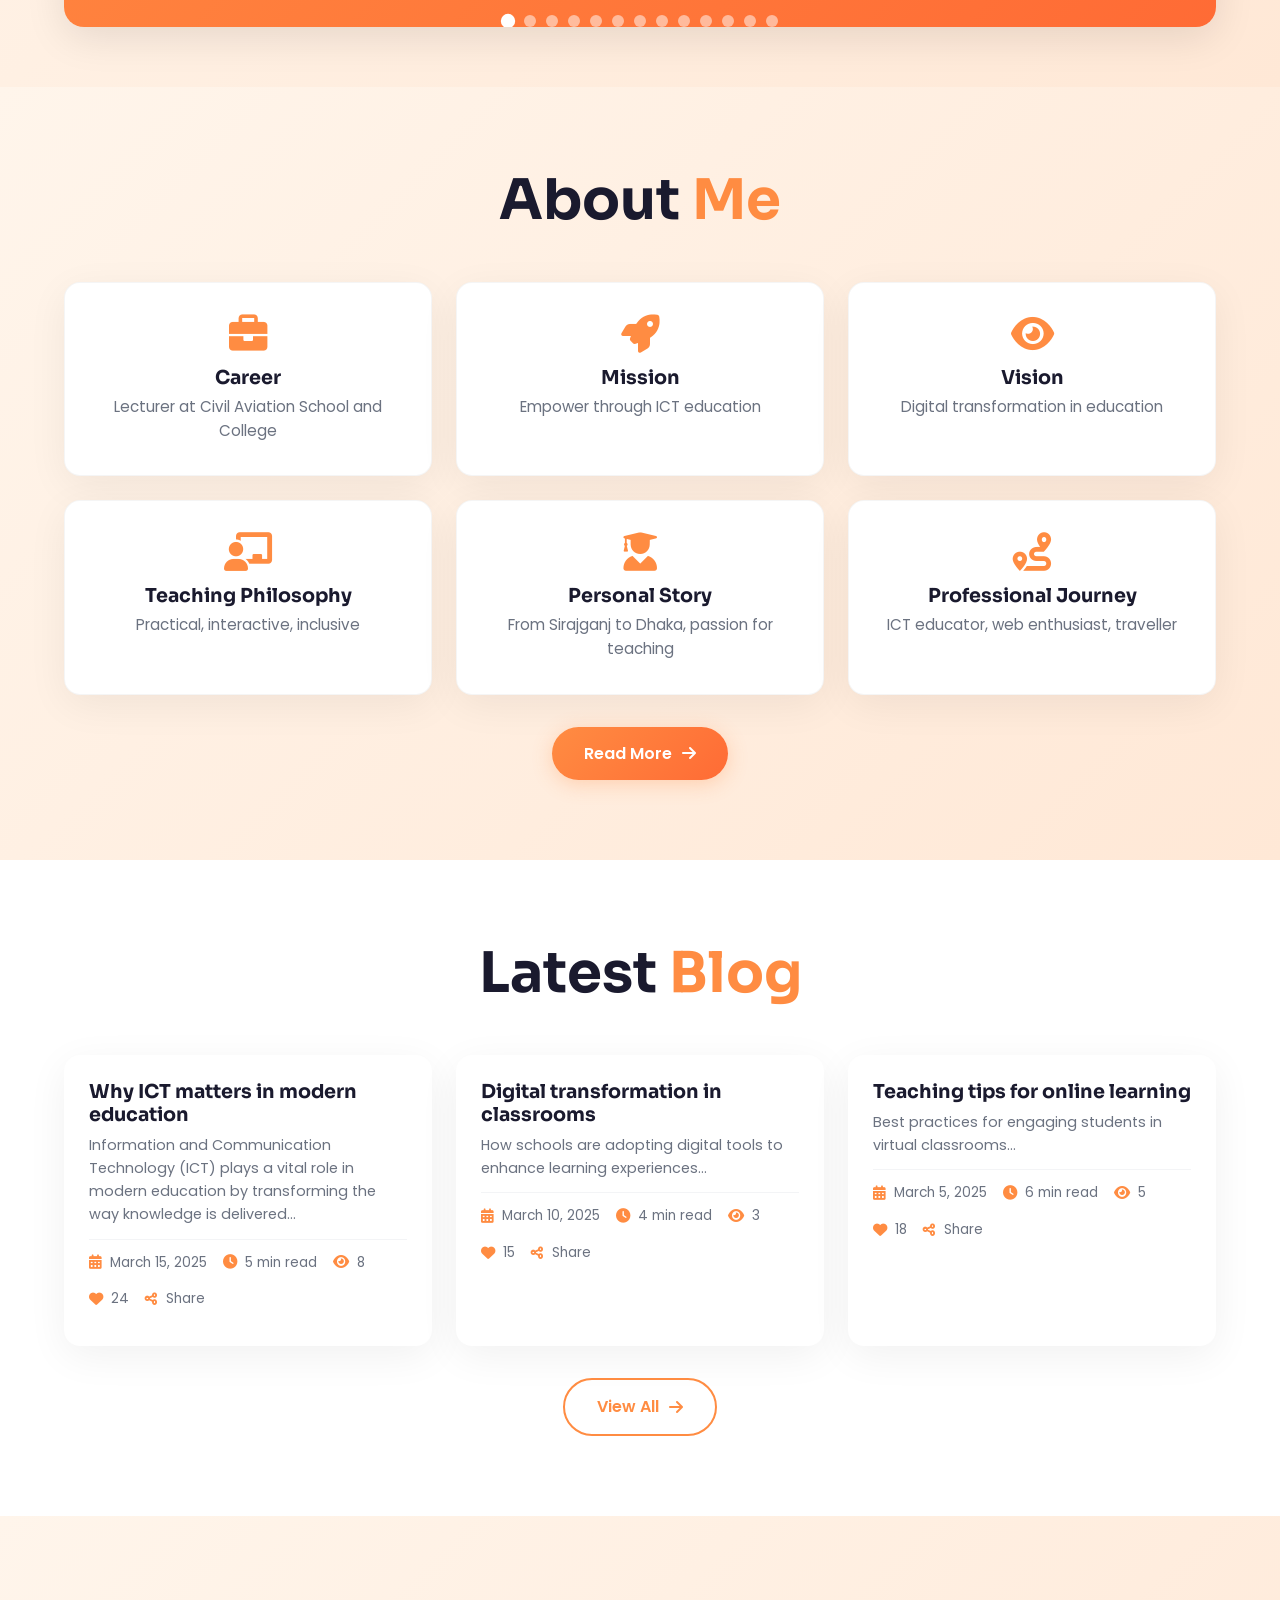
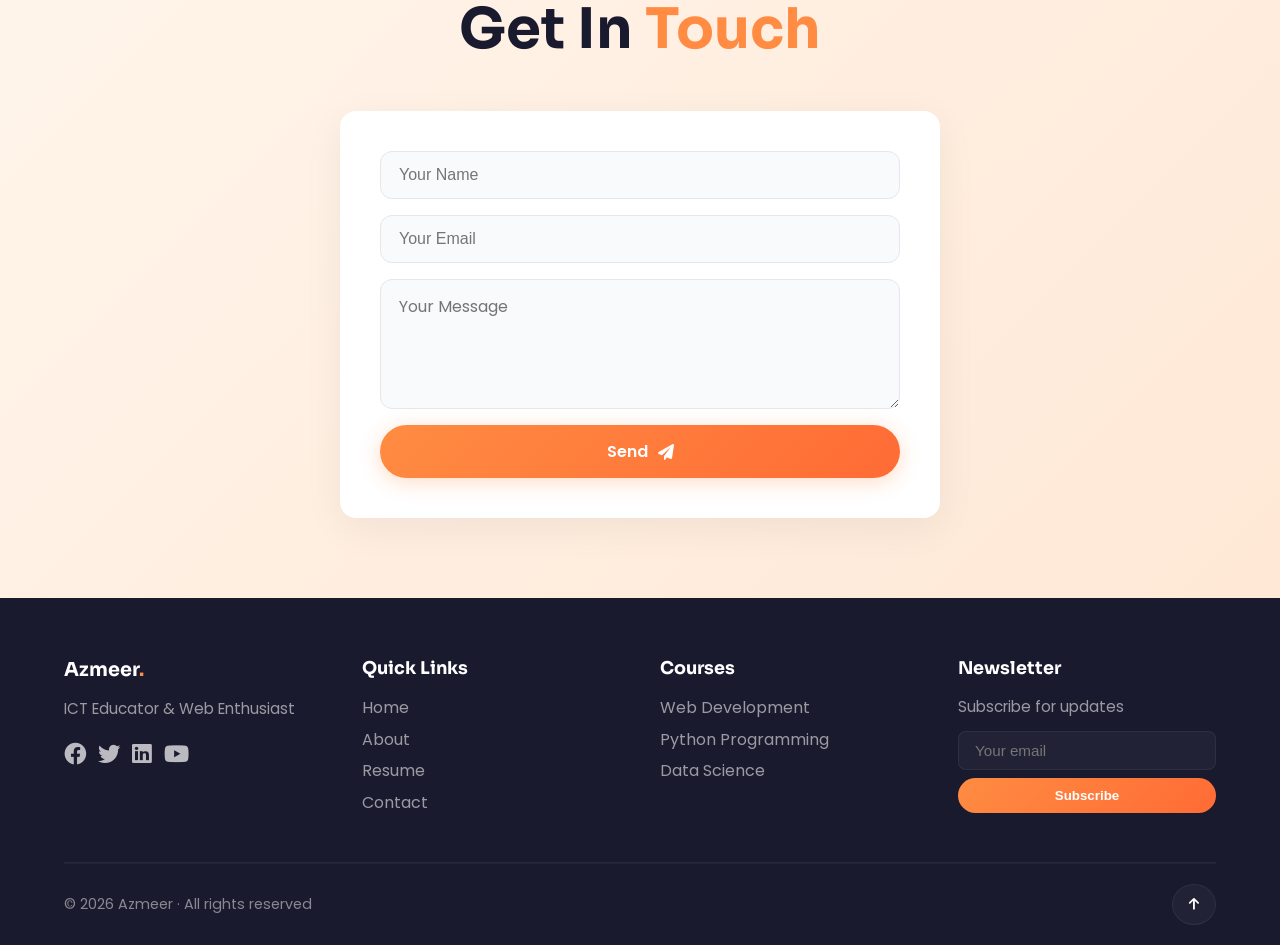
==== commit 6b184588: "Update index.html" ====
--- a/index.html
+++ b/index.html
@@ -108,7 +108,7 @@
 
     .slider-dots .dot:hover { background: #ffffff; }
 
-    /* ===== HERO SECTION ===== */
+    /* ===== HERO SECTION - FIXED OVERFLOW ===== */
     .hero-section {
       min-height: 100vh;
       display: flex;
@@ -117,6 +117,8 @@
       position: relative;
       overflow: hidden;
       background: var(--gradient-light);
+      width: 100%;
+      max-width: 100%;
     }
 
     .hero-container {
@@ -126,12 +128,16 @@
       align-items: center;
       position: relative;
       z-index: 2;
+      width: 100%;
+      max-width: 100%;
     }
 
     .hero-content {
       display: flex;
       flex-direction: column;
       gap: 8px;
+      width: 100%;
+      max-width: 100%;
     }
 
     .hero-greeting {
@@ -151,6 +157,7 @@
       -webkit-text-fill-color: transparent;
       background-clip: text;
       font-family: var(--font-secondary);
+      word-break: break-word;
     }
 
     .hero-typed {
@@ -176,12 +183,14 @@
       font-weight: 300;
       opacity: 0.8;
       font-size: 1.05rem;
+      word-break: break-word;
     }
 
     .hero-stats {
       display: flex;
       gap: 32px;
       margin: 20px 0 28px;
+      flex-wrap: wrap;
     }
 
     .hero-stats div {
@@ -252,6 +261,7 @@
       display: flex;
       gap: 16px;
       margin-top: 28px;
+      flex-wrap: wrap;
     }
 
     .hero-socials a {
@@ -267,6 +277,7 @@
       font-size: 1.1rem;
       color: #1a1a2e;
       box-shadow: 0 4px 15px rgba(0, 0, 0, 0.06);
+      flex-shrink: 0;
     }
 
     .hero-socials a:hover {
@@ -285,6 +296,7 @@
       border: 4px solid #ffffff;
       background: #ffffff;
       margin: 0 auto;
+      max-width: 100%;
     }
 
     .profile-frame img {
@@ -333,6 +345,9 @@
 
     .section {
       padding: 80px 0;
+      width: 100%;
+      max-width: 100%;
+      overflow: hidden;
     }
 
     .section-title {
@@ -341,6 +356,7 @@
       margin-bottom: 48px;
       font-family: var(--font-secondary);
       text-align: center;
+      word-break: break-word;
     }
 
     .section-title span { color: var(--orange-1); }
@@ -350,6 +366,7 @@
       display: grid;
       grid-template-columns: repeat(3, 1fr);
       gap: 24px;
+      width: 100%;
     }
 
     .blog-card {
@@ -360,6 +377,9 @@
       transition: all 0.4s cubic-bezier(0.25, 0.46, 0.45, 0.94);
       cursor: pointer;
       border: 1px solid transparent;
+      width: 100%;
+      max-width: 100%;
+      overflow: hidden;
     }
 
     .blog-card:hover {
@@ -373,6 +393,7 @@
       font-family: 'Sora', sans-serif;
       margin-bottom: 8px;
       color: #1a1a2e;
+      word-break: break-word;
     }
 
     .blog-card h4:hover { color: #FF8C42; }
@@ -426,7 +447,7 @@
     .blog-card .blog-meta .share-btn:hover { color: #1877F2; }
 
     /* ============================================
-       MOBILE RESPONSIVE FIX
+       MOBILE RESPONSIVE FIX - HOME PAGE ONLY
        ============================================ */
     
     /* Mobile & Tablet */
@@ -505,11 +526,13 @@
       .hero-section {
         padding: 100px 0 50px;
         min-height: auto;
+        overflow-x: hidden;
       }
       
       .hero-container {
         gap: 30px;
         padding: 0 16px;
+        overflow-x: hidden;
       }
       
       .profile-frame {
@@ -537,6 +560,7 @@
       
       .hero-stats {
         gap: 14px;
+        justify-content: center;
       }
       
       .hero-stats div {
@@ -546,6 +570,13 @@
       .hero-stats .count {
         font-size: 1.5rem;
         min-width: 30px;
+      }
+      
+      .hero-actions {
+        flex-direction: row;
+        flex-wrap: wrap;
+        justify-content: center;
+        width: 100%;
       }
       
       .hero-actions .btn {
@@ -554,6 +585,11 @@
         padding: 12px 20px !important;
       }
       
+      .hero-socials {
+        justify-content: center;
+        flex-wrap: wrap;
+      }
+      
       .hero-socials a {
         width: 38px;
         height: 38px;
@@ -580,6 +616,7 @@
       
       .section {
         padding: 50px 0;
+        overflow-x: hidden;
       }
       
       .section-title {
@@ -596,11 +633,22 @@
         grid-template-columns: repeat(2, 1fr) !important;
         gap: 16px !important;
       }
+      
+      .container {
+        padding: 0 16px;
+        overflow-x: hidden;
+      }
     }
 
     @media (max-width: 480px) {
       .hero-section {
         padding: 80px 0 40px;
+        overflow-x: hidden;
+      }
+      
+      .hero-container {
+        padding: 0 12px;
+        overflow-x: hidden;
       }
       
       .profile-frame {
@@ -610,6 +658,7 @@
       
       .hero-name {
         font-size: 1.6rem;
+        word-break: break-word;
       }
       
       .hero-greeting {
@@ -627,6 +676,8 @@
       
       .hero-stats {
         gap: 10px;
+        flex-wrap: wrap;
+        justify-content: center;
       }
       
       .hero-stats div {
@@ -641,6 +692,7 @@
       .hero-actions {
         flex-direction: column;
         align-items: center;
+        width: 100%;
       }
       
       .hero-actions .btn {
@@ -651,6 +703,11 @@
         padding: 12px 20px !important;
       }
       
+      .hero-socials {
+        justify-content: center;
+        flex-wrap: wrap;
+      }
+      
       .hero-socials a {
         width: 34px;
         height: 34px;
@@ -707,6 +764,11 @@
       
       .section-title {
         font-size: 1.5rem;
+      }
+      
+      .container {
+        padding: 0 12px;
+        overflow-x: hidden;
       }
     }
 
@@ -715,6 +777,7 @@
       .hero-section {
         padding: 80px 0 30px;
         min-height: auto;
+        overflow-x: hidden;
       }
       
       .profile-frame {
@@ -753,6 +816,59 @@
       
       .slide {
         height: 200px;
+      }
+      
+      .container {
+        padding: 0 12px;
+        overflow-x: hidden;
+      }
+    }
+
+    /* ===== FIX FOR EXTRA SMALL SCREENS ===== */
+    @media (max-width: 360px) {
+      .hero-name {
+        font-size: 1.3rem;
+      }
+      
+      .hero-actions .btn {
+        min-width: 160px;
+        font-size: 0.75rem;
+        padding: 10px 16px !important;
+      }
+      
+      .profile-frame {
+        width: 120px;
+        height: 120px;
+      }
+      
+      .hero-stats div {
+        font-size: 0.7rem;
+      }
+      
+      .hero-stats .count {
+        font-size: 1rem;
+        min-width: 20px;
+      }
+      
+      .about-grid {
+        grid-template-columns: 1fr 1fr !important;
+        gap: 8px !important;
+      }
+      
+      .about-card {
+        padding: 12px 8px !important;
+      }
+      
+      .about-card i {
+        font-size: 1.2rem !important;
+      }
+      
+      .about-card h4 {
+        font-size: 0.8rem !important;
+      }
+      
+      .about-card p {
+        font-size: 0.7rem !important;
       }
     }
   </style>
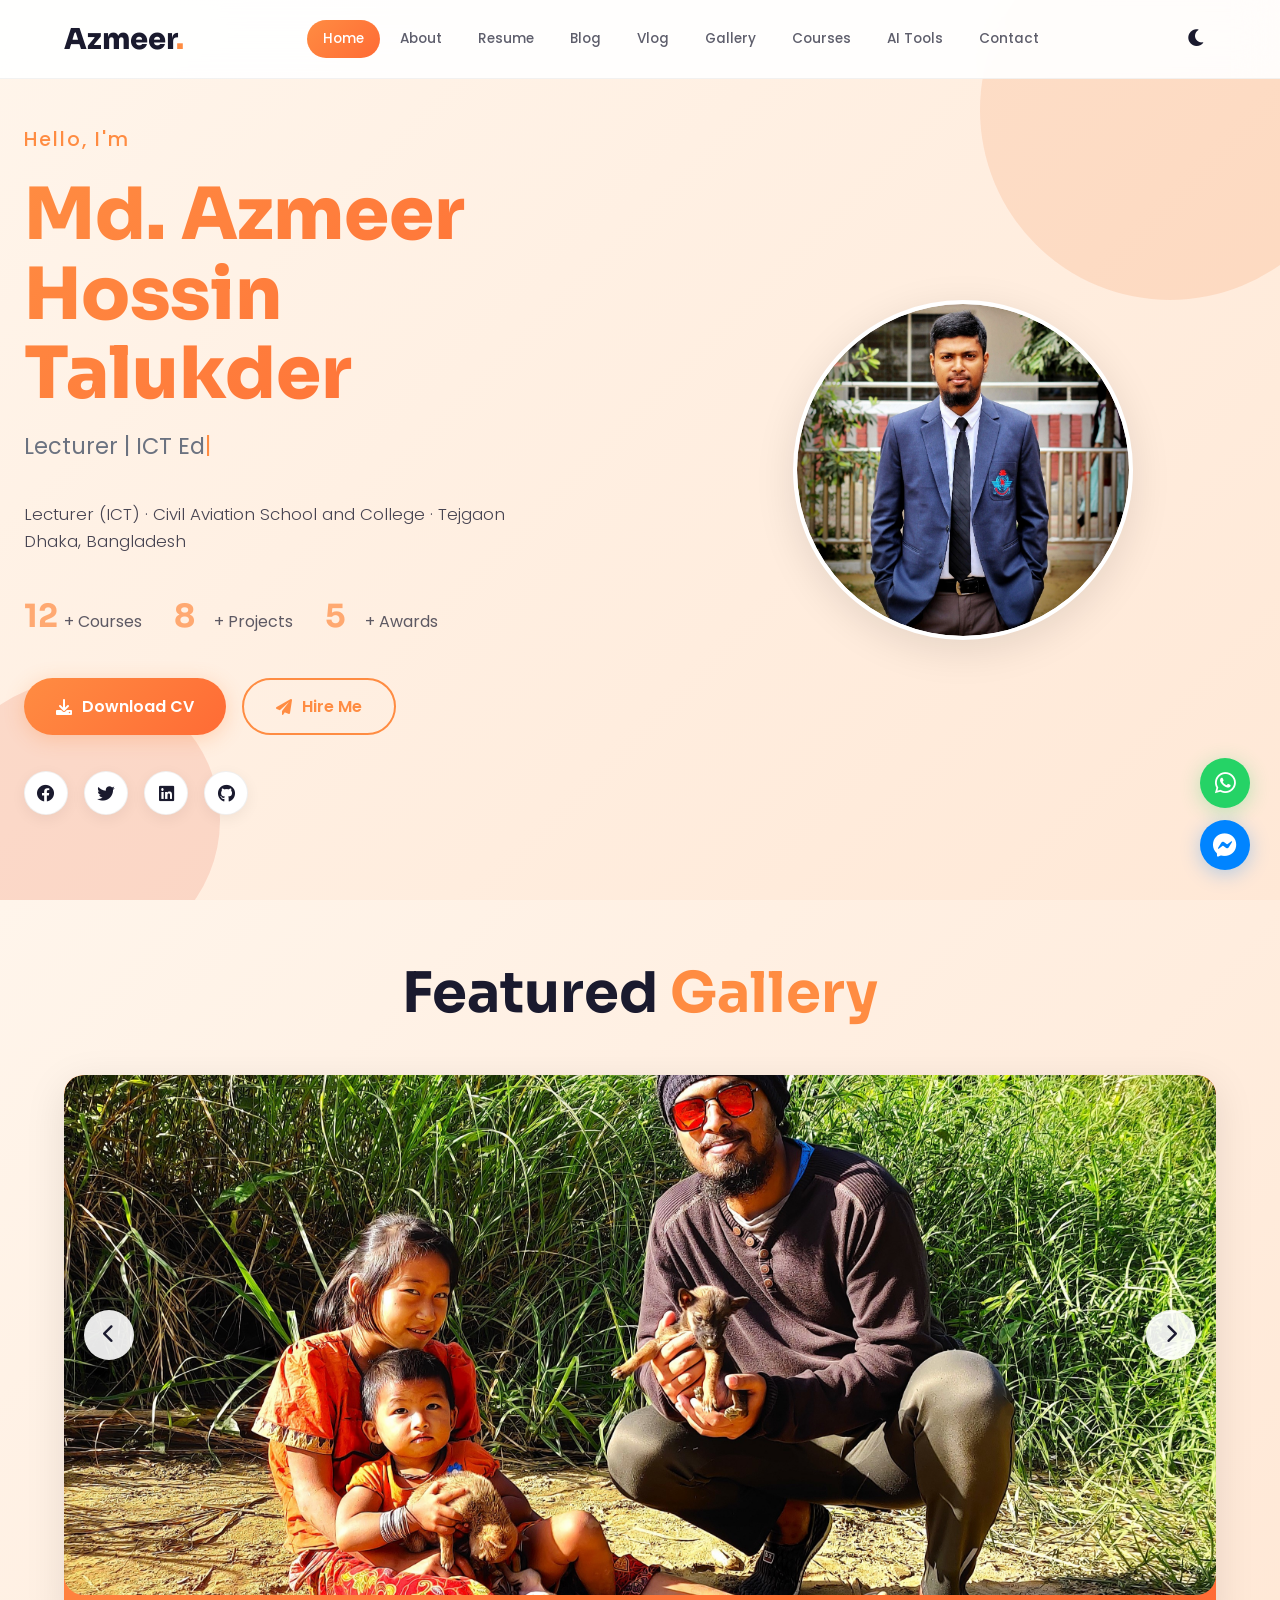
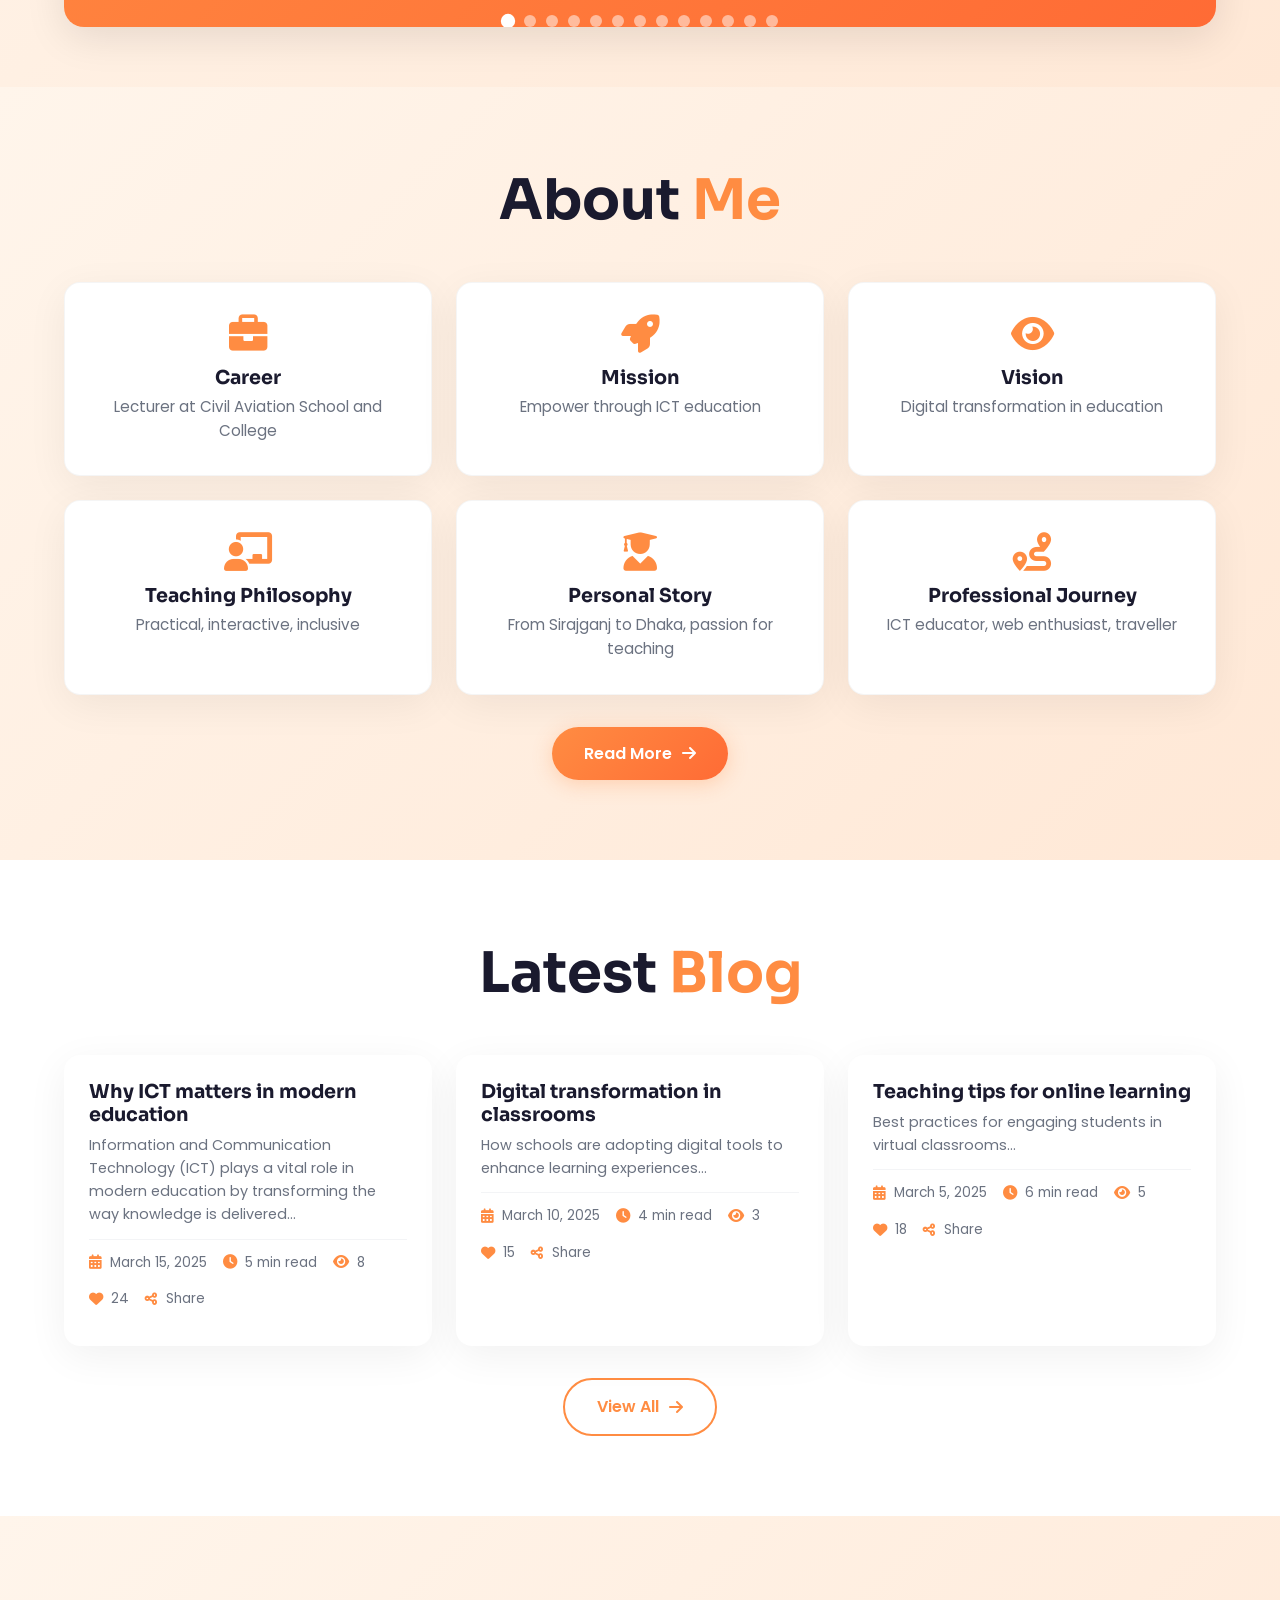
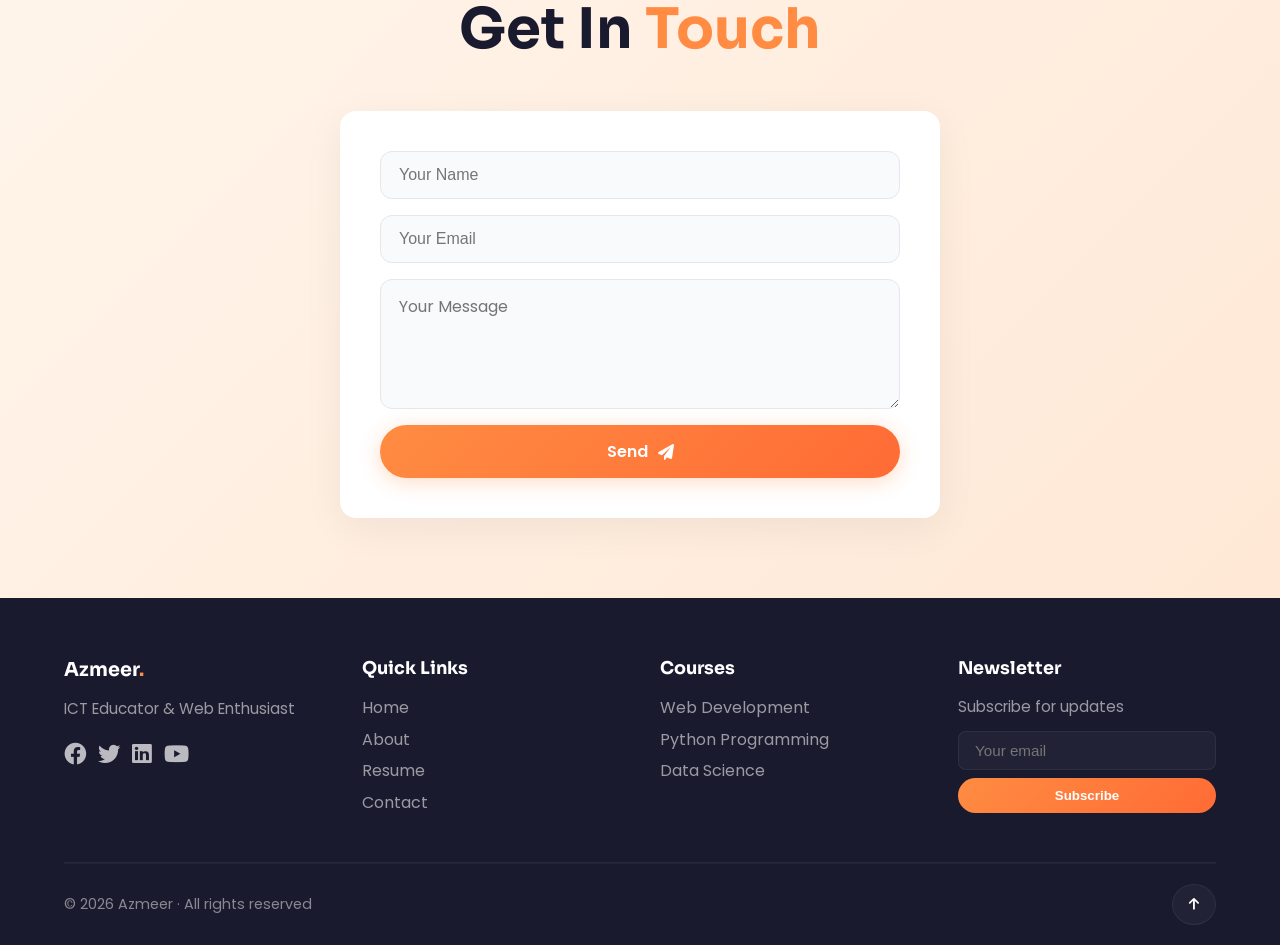
==== commit 49dbf2f2: "Update index.html" ====
--- a/index.html
+++ b/index.html
@@ -890,7 +890,7 @@
         <a href="vlog.html">Vlog</a>
         <a href="gallery.html">Gallery</a>
         <a href="courses.html">Courses</a>
-        <a href="ai-tools.html">AI Tools</a>
+        <a href="aitools.html">AI Tools</a>
         <a href="contact.html">Contact</a>
       </nav>
       <div class="nav-actions">
